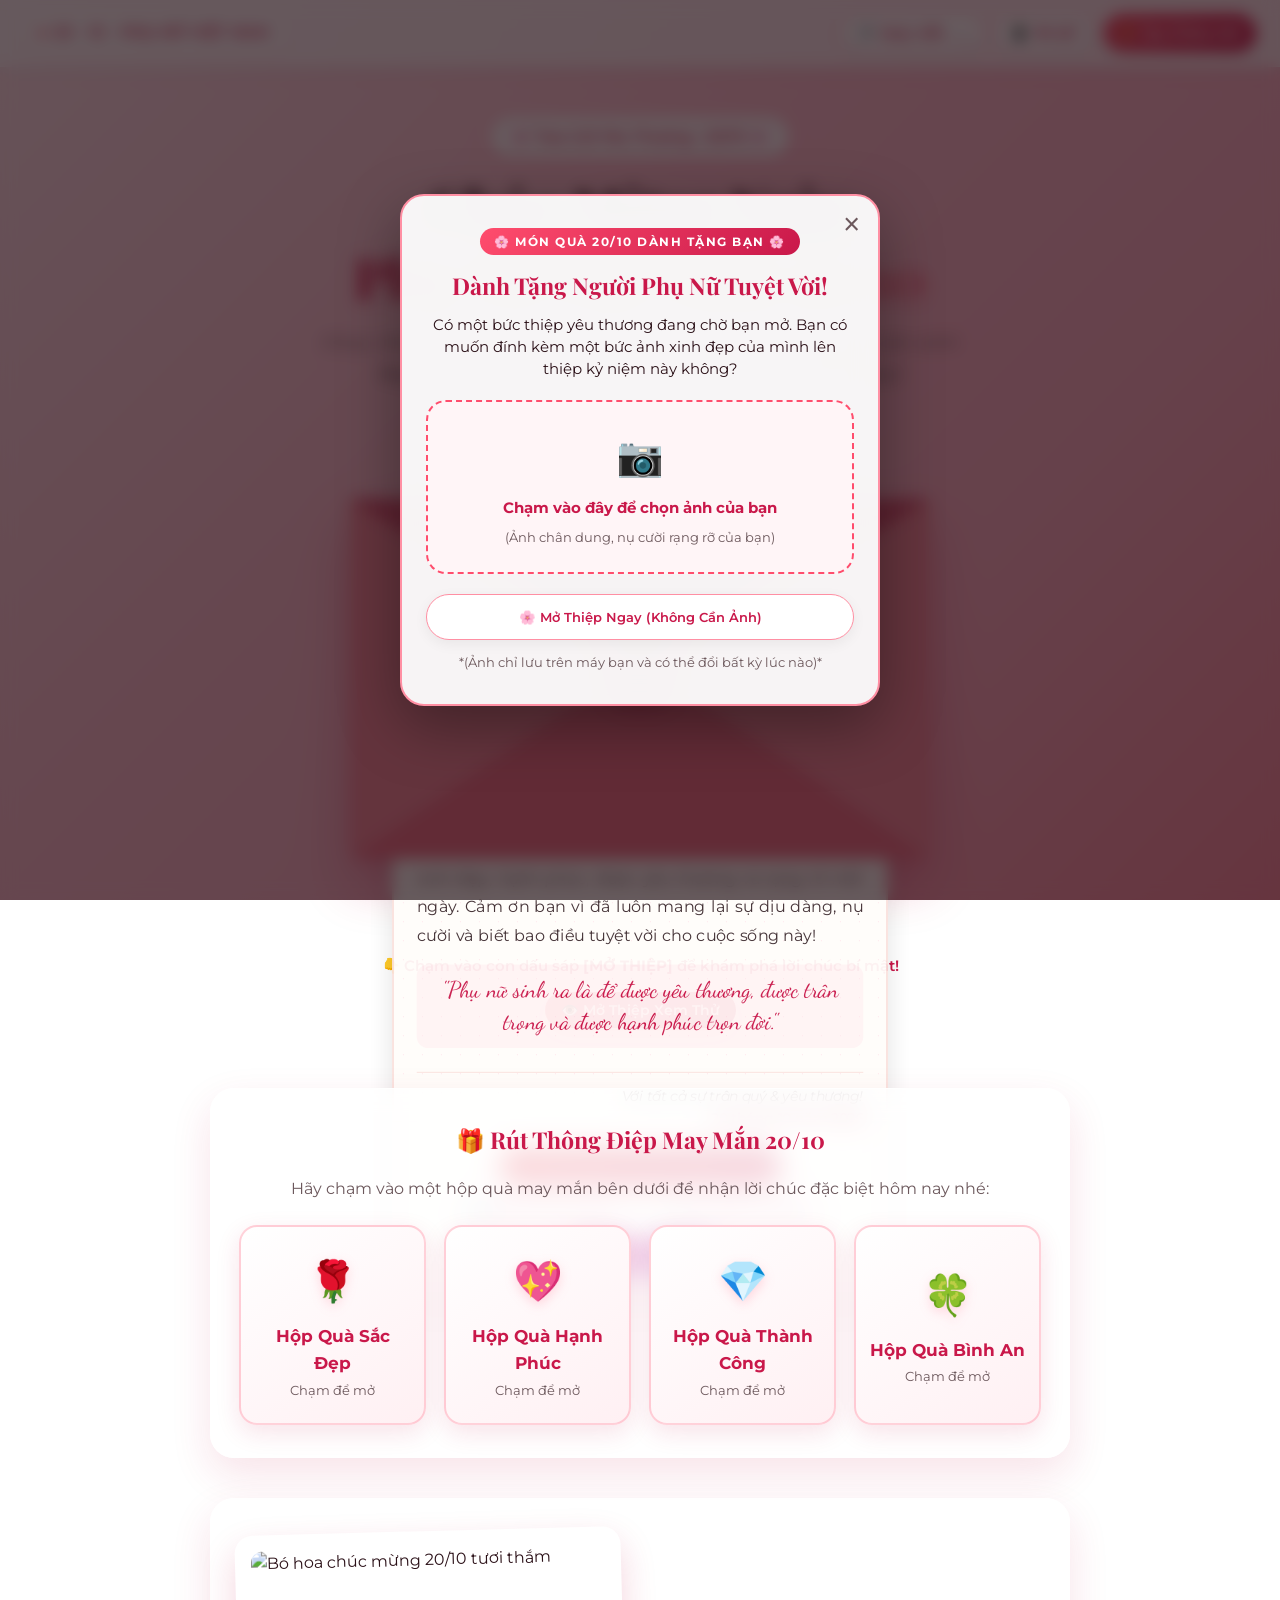
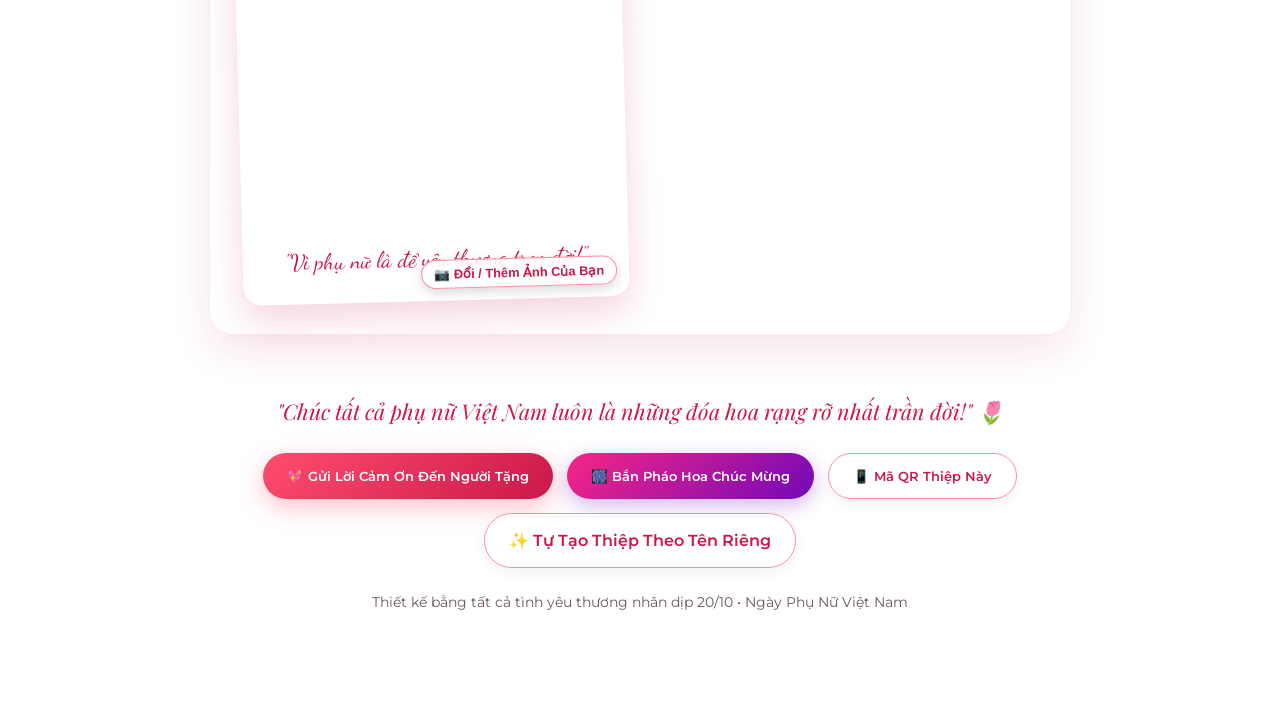
==== index.html @ cc4ff10e "Tach rieng trang tao thiep create.html va trang nhan thiep index.html" ====
<!DOCTYPE html>
<html lang="vi">
<head>
  <meta charset="UTF-8">
  <meta name="viewport" content="width=device-width, initial-scale=1.0">
  <title>💐 Chúc Mừng Ngày Phụ Nữ Việt Nam 20/10 | Trao Gửi Yêu Thương 💖</title>
  
  <!-- Open Graph / SEO cho Zalo, Facebook Messenger khi chia sẻ link -->
  <meta property="og:type" content="website">
  <meta property="og:title" content="💐 Chúc Mừng Ngày Phụ Nữ Việt Nam 20/10 💖">
  <meta property="og:description" content="Chúc những người phụ nữ thấy được tấm thiệp này luôn luôn xinh đẹp, hạnh phúc, được yêu thương và rạng rỡ mỗi ngày!">
  <meta property="og:image" content="https://images.unsplash.com/photo-1518895949257-7621c3c786d7?q=80&w=1200&auto=format&fit=crop">
  <meta name="theme-color" content="#ff5277">

  <!-- Google Fonts: Playfair Display, Montserrat & Dancing Script -->
  <link rel="preconnect" href="https://fonts.googleapis.com">
  <link rel="preconnect" href="https://fonts.gstatic.com" crossorigin>
  <link href="https://fonts.googleapis.com/css2?family=Dancing+Script:wght@600;700&family=Montserrat:wght@400;500;600;700&family=Playfair+Display:ital,wght@0,600;0,700;1,600&display=swap" rel="stylesheet">
  
  <!-- Cache-busting v=2.5 đảm bảo điện thoại tải phiên bản mới nhất -->
  <link rel="stylesheet" href="style.css?v=2.5">
</head>
<body>
  <!-- Hiệu ứng Canvas cánh hoa hồng & trái tim rơi -->
  <canvas id="petalCanvas" aria-hidden="true"></canvas>

  <!-- Modal 1: Chào Đón & Đính Kèm Ảnh Kỷ Niệm (Tùy Chọn) -->
  <div id="welcomePhotoModal" class="welcome-photo-modal hidden" role="dialog" aria-modal="true" aria-labelledby="welcomeTitle">
    <div class="welcome-photo-backdrop"></div>
    <div class="welcome-photo-card glass-panel">
      <button id="closeWelcomeModalBtn" class="modal-close-btn" aria-label="Đóng">&times;</button>
      <div class="welcome-badge">🌸 MÓN QUÀ 20/10 DÀNH TẶNG BẠN 🌸</div>
      <h3 class="welcome-title" id="welcomeTitle">Dành Tặng Người Phụ Nữ Tuyệt Vời!</h3>
      <p class="welcome-subtitle">
        Có một bức thiệp yêu thương đang chờ bạn mở. Bạn có muốn đính kèm một bức ảnh xinh đẹp của mình lên thiệp kỷ niệm này không?
      </p>

      <div class="photo-upload-slot" id="photoUploadSlot" tabindex="0">
        <div class="slot-idle" id="slotIdle">
          <span class="slot-camera-icon">📷</span>
          <span class="slot-text">Chạm vào đây để chọn ảnh của bạn</span>
          <span class="slot-subtext">(Ảnh chân dung, nụ cười rạng rỡ của bạn)</span>
        </div>
        <div class="slot-preview hidden" id="slotPreview">
          <img id="welcomePreviewImg" src="" alt="Ảnh bạn đã chọn">
          <span class="slot-change-hint">Chạm để đổi ảnh khác</span>
        </div>
        <input type="file" id="welcomePhotoFileInput" accept="image/*" class="sr-only">
      </div>

      <div class="welcome-actions">
        <button id="confirmWelcomePhotoBtn" class="btn btn-primary hidden">
          <span>✨ Dán Ảnh Này & Mở Thiệp</span>
        </button>
        <button id="skipWelcomePhotoBtn" class="btn btn-secondary">
          <span>🌸 Mở Thiệp Ngay (Không Cần Ảnh)</span>
        </button>
      </div>
      <p class="welcome-note">*(Ảnh chỉ lưu trên máy bạn và có thể đổi bất kỳ lúc nào)*</p>
    </div>
  </div>

  <!-- Modal 2: Popup Lấy Mã QR & Link Chia Sẻ (Ẩn trong popup, không làm rối thiệp) -->
  <div id="qrModal" class="qr-modal hidden" role="dialog" aria-modal="true" aria-labelledby="qrModalTitle">
    <div class="qr-modal-backdrop"></div>
    <div class="qr-modal-card glass-panel">
      <button id="closeQrModalBtn" class="modal-close-btn" aria-label="Đóng">&times;</button>
      <div class="qr-badge">📱 MÃ QR & LINK CHIA SẺ 20/10</div>
      <h3 class="qr-modal-title" id="qrModalTitle">Mã QR Thiệp Chúc Mừng 20/10</h3>
      <p class="qr-modal-desc" id="qrModalDesc">
        Dùng Camera điện thoại hoặc Zalo quét mã để mở ngay thiệp chúc mừng yêu thương:
      </p>
      
      <div class="qr-code-frame">
        <div id="qrCodeContainer" class="qr-code-box"></div>
        <div class="qr-target-tag" id="qrTargetTag">💐 Chúc Mừng 20/10 Phụ Nữ Việt Nam 💖</div>
      </div>

      <div class="qr-actions">
        <button id="downloadQrBtn" class="btn btn-primary btn-sm">
          <span>⬇️ Tải Ảnh Mã QR (PNG)</span>
        </button>
        <button id="copyQrLinkBtn" class="btn btn-secondary btn-sm">
          <span>📋 Sao Chép Link Web</span>
        </button>
        <button id="copyZaloMsgBtn" class="btn btn-secondary btn-sm">
          <span>💬 Copy Tin Nhắn Zalo</span>
        </button>
      </div>

      <div class="sender-name-group" style="margin-top: 12px; text-align: left;">
        <label for="senderNameInput" style="font-size: 0.8rem; font-weight: 700; color: var(--deep-rose); display: block; margin-bottom: 4px;">✍️ Ký tên bạn vào thiệp (Tùy chọn):</label>
        <input type="text" id="senderNameInput" placeholder="Ví dụ: Con trai, Anh, Tuấn Hùng, Nhóm bạn..." style="width: 100%; padding: 8px 12px; border-radius: 8px; border: 1.5px solid var(--soft-rose); font-size: 0.88rem; outline: none;">
      </div>

      <p class="qr-print-tip" style="margin-top: 10px;">
        💡 <em>Mẹo: Tải ảnh mã QR này để in thiệp, in sticker dán lên bó hoa tươi hoặc hộp quà tặng thật gửi cho người ấy nhé!</em>
      </p>
    </div>
  </div>

  <!-- Thanh điều khiển tiện ích trên cùng -->
  <header class="top-nav">
    <div class="brand-badge" id="brandBadge">
      <span class="pulse-dot"></span> <span id="brandBadgeText">20 · 10 · PHỤ NỮ VIỆT NAM</span>
    </div>
    <div class="nav-actions">
      <button id="musicToggle" class="icon-btn" title="Bật/Tắt nhạc nền du dương" aria-label="Bật/Tắt nhạc nền">
        <span class="music-icon" id="musicIcon">🎵</span>
        <span class="music-text" id="musicLabel">Nhạc Nền</span>
        <span class="music-waves paused" id="musicWaves" aria-hidden="true">
          <span></span><span></span><span></span>
        </span>
      </button>
      <button id="navShareBtn" class="icon-btn" title="Xem mã QR của thiệp này" aria-label="Xem mã QR của thiệp này">
        <span>📱</span> <span>Mã QR</span>
      </button>
      <a href="create.html" class="icon-btn share-btn" title="Trang tạo thiệp theo tên riêng">
        <span>✨</span> <span>Tạo Thiệp Mới</span>
      </a>
    </div>
  </header>

  <main class="main-wrapper">
    <!-- Hero Banner -->
    <section class="hero-section">
      <div class="hero-tag" id="heroTag">🌸 Trao Gửi Yêu Thương • 20/10 🌸</div>
      <h1 class="hero-title" id="heroTitle">
        Chúc Mừng Ngày <br>
        <span class="highlight-text">Phụ Nữ Việt Nam 20/10</span>
      </h1>
      <p class="hero-subtitle" id="heroSubtitle">
        Chúc những người phụ nữ thấy được tấm thiệp này luôn luôn xinh đẹp, hạnh phúc, được yêu thương và rạng rỡ mỗi ngày!
      </p>
    </section>

    <!-- Khu vực Phong Thư Tương Tác 3D (Focal Point của trang) -->
    <section class="envelope-section">
      <div class="envelope-container" id="envelopeContainer">
        <!-- Phong bì ngoài -->
        <div class="envelope" id="envelope">
          <div class="envelope-flap" id="envelopeFlap"></div>
          <div class="envelope-pocket"></div>
          
          <!-- Con dấu sáp niêm phong -->
          <div class="wax-seal" id="waxSeal" role="button" tabindex="0" title="Chạm vào để mở thiệp chúc mừng">
            <span class="seal-heart">🌹</span>
            <span class="seal-text">MỞ THIỆP</span>
          </div>

          <!-- Bức thư bên trong -->
          <article class="letter-paper" id="letterPaper">
            <!-- Con tem ảnh bưu chính kỷ niệm 20/10 -->
            <div class="letter-stamp" id="recipientStamp" title="Tem bưu chính kỷ niệm 20/10">
              <div class="stamp-perforation">
                <img id="stampImg" src="https://images.unsplash.com/photo-1518895949257-7621c3c786d7?q=80&w=200&auto=format&fit=crop" alt="Tem ảnh kỷ niệm">
              </div>
              <span class="stamp-postmark">20·10</span>
            </div>

            <div class="letter-decor top-decor">❖ ── ✦ ── ❖</div>
            
            <header class="letter-header">
              <span class="letter-badge">Gửi Người Phụ Nữ Tuyệt Vời Nhất 🌸</span>
              <h3 class="recipient-greeting" id="recipientGreeting">Gửi Những Người Phụ Nữ Thấy Được Tấm Thiệp Này ❤️</h3>
            </header>

            <div class="letter-body">
              <p id="wishContent" class="wish-text">
                Nhân ngày Phụ nữ Việt Nam 20/10, xin gửi ngàn lời chúc an lành, ngọt ngào và trân quý nhất tới bạn! Chúc những người phụ nữ thấy được tấm thiệp này luôn luôn xinh đẹp, hạnh phúc, được yêu thương và rạng rỡ mỗi ngày. Cảm ơn bạn vì đã luôn mang lại sự dịu dàng, nụ cười và biết bao điều tuyệt vời cho cuộc sống này!
              </p>
              <p class="quote-text" id="quoteContent">
                "Phụ nữ sinh ra là để được yêu thương, được trân trọng và được hạnh phúc trọn đời."
              </p>
            </div>

            <footer class="letter-footer">
              <div class="letter-signature">
                <span id="letterSignature">Với tất cả sự trân quý & yêu thương!</span>
                <span class="date-tag">20 tháng 10 năm 2026</span>
              </div>
            </footer>

            <!-- Nút hành động trong thiệp -->
            <div class="letter-actions">
              <button id="thankSenderBtn" class="btn btn-primary btn-sm thank-btn" title="Gửi lời cảm ơn chân thành đến người gửi">
                <span>💖 Gửi Lời Cảm Ơn</span>
              </button>
              <button id="randomWishBtn" class="btn btn-secondary btn-sm" title="Đổi một lời chúc ý nghĩa khác">
                🔄 Đổi Lời Chúc Khác
              </button>
              <button id="copyWishBtn" class="btn btn-secondary btn-sm" title="Sao chép nội dung lời chúc này">
                📋 Sao Chép Lời Chúc
              </button>
              <button id="fireworksBtn" class="btn btn-accent btn-sm" title="Bắn pháo hoa & hoa hồng rực rỡ">
                🎆 Bắn Pháo Hoa
              </button>
            </div>
          </article>
        </div>
      </div>

      <p class="envelope-hint" id="envelopeHint">👇 Chạm vào con dấu sáp <strong>[MỞ THIỆP]</strong> để khám phá lời chúc bí mật!</p>
      
      <div class="envelope-preview-action" style="margin-top: 14px; text-align: center;">
        <button id="toggleEnvelopeBtn" class="btn btn-primary btn-sm" title="Bấm để mở hoặc đóng phong bì xem trước">
          <span>👁️ Mở Thiệp Xem Thử</span>
        </button>
      </div>
    </section>

    <!-- Quẻ May Mắn & Thông Điệp 20/10 -->
    <section class="fortune-section glass-panel">
      <div class="fortune-header">
        <h2 class="section-title">🎁 Rút Thông Điệp May Mắn 20/10</h2>
        <p class="section-desc">Hãy chạm vào một hộp quà may mắn bên dưới để nhận lời chúc đặc biệt hôm nay nhé:</p>
      </div>

      <div class="fortune-grid">
        <div class="fortune-card" tabindex="0" data-fortune="Nhan sắc không tuổi: Chúc bạn luôn rạng rỡ, tự tin, nụ cười luôn tỏa sáng như đóa hồng ban mai!">
          <div class="card-inner">
            <div class="card-front">
              <span class="box-icon">🌹</span>
              <h4>Hộp Quà Sắc Đẹp</h4>
              <p>Chạm để mở</p>
            </div>
            <div class="card-back">
              <span class="result-icon">✨</span>
              <p class="result-text">Luôn rạng rỡ, trẻ trung và kiêu hãnh như một đóa hoa thơm!</p>
            </div>
          </div>
        </div>

        <div class="fortune-card" tabindex="0" data-fortune="Hạnh phúc đong đầy: Chúc bạn luôn được yêu thương chiều chuộng, mọi khoảnh khắc đều ngập tràn niềm vui!">
          <div class="card-inner">
            <div class="card-front">
              <span class="box-icon">💖</span>
              <h4>Hộp Quà Hạnh Phúc</h4>
              <p>Chạm để mở</p>
            </div>
            <div class="card-back">
              <span class="result-icon">🥰</span>
              <p class="result-text">Được trân trọng, được yêu thương và luôn an yên mỗi ngày!</p>
            </div>
          </div>
        </div>

        <div class="fortune-card" tabindex="0" data-fortune="Vạn sự như ý: Công việc hanh thông, tài lộc dồi dào, mọi ước nguyện đều sớm thành hiện thực rực rỡ!">
          <div class="card-inner">
            <div class="card-front">
              <span class="box-icon">💎</span>
              <h4>Hộp Quà Thành Công</h4>
              <p>Chạm để mở</p>
            </div>
            <div class="card-back">
              <span class="result-icon">🌟</span>
              <p class="result-text">Sự nghiệp thăng hoa, tự chủ tài chính và gặt hái ngàn thành công!</p>
            </div>
          </div>
        </div>

        <div class="fortune-card" tabindex="0" data-fortune="Bình an trọn vẹn: Mỗi sớm mai thức dậy là một ngày an lành, tràn đầy năng lượng tích cực và may mắn!">
          <div class="card-inner">
            <div class="card-front">
              <span class="box-icon">🍀</span>
              <h4>Hộp Quà Bình An</h4>
              <p>Chạm để mở</p>
            </div>
            <div class="card-back">
              <span class="result-icon">🕊️</span>
              <p class="result-text">Thân tâm an lạc, vạn điều may mắn gõ cửa mỗi ngày!</p>
            </div>
          </div>
        </div>
      </div>
    </section>

    <!-- Khung Ảnh Kỷ Niệm Tùy Chọn -->
    <section class="photo-frame-section glass-panel">
      <div class="frame-content">
        <div class="frame-wrapper">
          <div class="ornament-corner top-left"></div>
          <div class="ornament-corner top-right"></div>
          <div class="ornament-corner bottom-left"></div>
          <div class="ornament-corner bottom-right"></div>
          
          <img id="photoDisplay" src="https://images.unsplash.com/photo-1518895949257-7621c3c786d7?q=80&w=800&auto=format&fit=crop" alt="Bó hoa chúc mừng 20/10 tươi thắm">
          
          <button id="recipientChangePhotoBtn" class="btn-change-photo-badge" title="Đổi hoặc thêm ảnh của bạn">
            📷 Đổi / Thêm Ảnh Của Bạn
          </button>

          <div class="frame-caption">
            <p id="photoCaption">"Vì phụ nữ là để yêu thương trọn đời!"</p>
          </div>
        </div>
        <input type="file" id="imageUploadInput" accept="image/*" class="sr-only">
      </div>
    </section>

    <!-- Lời kết & Nút chia sẻ chân trang -->
    <footer class="page-footer">
      <p class="footer-blessing" id="footerBlessing">
        "Chúc tất cả phụ nữ Việt Nam luôn là những đóa hoa rạng rỡ nhất trần đời!" 🌷
      </p>

      <div class="footer-buttons">
        <button id="footerThankBtn" class="btn btn-primary">
          <span>💖 Gửi Lời Cảm Ơn Đến Người Tặng</span>
        </button>
        <button id="footerFireworksBtn" class="btn btn-accent">
          <span>🎆 Bắn Pháo Hoa Chúc Mừng</span>
        </button>
        <button id="footerShareBtn" class="btn btn-secondary">
          <span>📱 Mã QR Thiệp Này</span>
        </button>
        <a href="create.html" class="btn btn-secondary">
          <span>✨ Tự Tạo Thiệp Theo Tên Riêng</span>
        </a>
      </div>

      <p class="copyright">
        Thiết kế bằng tất cả tình yêu thương nhân dịp 20/10 • Ngày Phụ Nữ Việt Nam
      </p>
    </footer>
  </main>

  <!-- Toast Notification Thông Báo Đã Copy -->
  <div id="toast" class="toast" role="alert" aria-live="polite">
    <span class="toast-icon" id="toastIcon">🎉</span>
    <span class="toast-msg" id="toastMsg">Đã sao chép thành công!</span>
  </div>

  <!-- Thư viện tạo mã QR offline 100% -->
  <script src="qrcode.min.js"></script>
  <!-- Cache-busting v=2.5 -->
  <script src="script.js?v=2.5"></script>
</body>
</html>
---- style.css ----
/* ==========================================================================
   20/10 GREETING WEBSITE - MODERN STYLESHEET
   Aesthetic: Romantic Rose Gold, Glassmorphism, Elegant Typography & Micro-animations
   ========================================================================== */

:root {
  --primary-pink: #ff4d6d;
  --primary-hover: #ff2a54;
  --deep-rose: #c9184a;
  --soft-rose: #ff8fa3;
  --light-blush: #fff0f3;
  --accent-gold: #ffb703;
  --gold-glow: rgba(255, 183, 3, 0.4);
  --dark-text: #2b1118;
  --muted-text: #6c585c;
  --glass-bg: rgba(255, 255, 255, 0.78);
  --glass-border: rgba(255, 255, 255, 0.85);
  --glass-shadow: 0 16px 40px rgba(201, 24, 74, 0.12);
  --card-radius: 24px;
  --transition-smooth: all 0.35s cubic-bezier(0.25, 0.8, 0.25, 1);
  --font-main: 'Montserrat', -apple-system, BlinkMacSystemFont, sans-serif;
  --font-serif: 'Playfair Display', Georgia, serif;
  --font-script: 'Dancing Script', cursive;
}

/* Reset & Box Sizing */
*, *::before, *::after {
  box-sizing: border-box;
  margin: 0;
  padding: 0;
}

body {
  font-family: var(--font-main);
  background: linear-gradient(135deg, #ffe5ec 0%, #ffc2d1 40%, #ffb3c6 70%, #ff8fa3 100%);
  background-attachment: fixed;
  color: var(--dark-text);
  line-height: 1.6;
  min-height: 100vh;
  position: relative;
  overflow-x: hidden;
  -webkit-font-smoothing: antialiased;
}

/* Background Canvas for Falling Petals & Hearts */
#petalCanvas {
  position: fixed;
  top: 0;
  left: 0;
  width: 100vw;
  height: 100vh;
  pointer-events: none;
  z-index: 1;
}

/* Top Navigation Bar */
.top-nav {
  position: sticky;
  top: 0;
  z-index: 100;
  display: flex;
  justify-content: space-between;
  align-items: center;
  padding: 14px 24px;
  background: rgba(255, 255, 255, 0.65);
  backdrop-filter: blur(12px);
  -webkit-backdrop-filter: blur(12px);
  border-bottom: 1px solid rgba(255, 255, 255, 0.5);
  box-shadow: 0 4px 20px rgba(0, 0, 0, 0.04);
}

.brand-badge {
  display: inline-flex;
  align-items: center;
  gap: 8px;
  font-size: 0.85rem;
  font-weight: 700;
  letter-spacing: 1px;
  color: var(--deep-rose);
  background: rgba(255, 255, 255, 0.85);
  padding: 6px 14px;
  border-radius: 999px;
  box-shadow: 0 2px 10px rgba(255, 77, 109, 0.15);
}

.pulse-dot {
  width: 8px;
  height: 8px;
  background: var(--primary-pink);
  border-radius: 50%;
  box-shadow: 0 0 0 0 rgba(255, 77, 109, 0.7);
  animation: pulse 1.8s infinite;
}

@keyframes pulse {
  0% { transform: scale(0.95); box-shadow: 0 0 0 0 rgba(255, 77, 109, 0.7); }
  70% { transform: scale(1); box-shadow: 0 0 0 10px rgba(255, 77, 109, 0); }
  100% { transform: scale(0.95); box-shadow: 0 0 0 0 rgba(255, 77, 109, 0); }
}

.nav-actions {
  display: flex;
  gap: 12px;
}

.icon-btn {
  display: inline-flex;
  align-items: center;
  gap: 6px;
  background: white;
  border: 1px solid var(--soft-rose);
  color: var(--deep-rose);
  font-size: 0.85rem;
  font-weight: 600;
  padding: 8px 14px;
  border-radius: 999px;
  cursor: pointer;
  transition: var(--transition-smooth);
  box-shadow: 0 2px 8px rgba(0,0,0,0.05);
}

.icon-btn:hover {
  background: var(--light-blush);
  transform: translateY(-2px);
  box-shadow: 0 6px 16px rgba(255, 77, 109, 0.2);
}

.share-btn {
  background: linear-gradient(135deg, var(--primary-pink), var(--deep-rose));
  color: white;
  border: none;
}
.share-btn:hover {
  background: linear-gradient(135deg, var(--primary-hover), #a01038);
  color: white;
}

/* Sound Wave Animation */
.music-waves {
  display: inline-flex;
  align-items: flex-end;
  gap: 2px;
  height: 14px;
  margin-left: 4px;
}
.music-waves span {
  width: 3px;
  height: 100%;
  background: var(--deep-rose);
  border-radius: 2px;
  animation: wave 1.2s ease-in-out infinite alternate;
}
.music-waves span:nth-child(2) { animation-delay: 0.3s; }
.music-waves span:nth-child(3) { animation-delay: 0.6s; }
.music-waves.paused span {
  animation: none;
  height: 3px;
}

@keyframes wave {
  0% { height: 3px; }
  100% { height: 14px; }
}

/* Main Container */
.main-wrapper {
  position: relative;
  z-index: 10;
  max-width: 900px;
  margin: 0 auto;
  padding: 30px 20px 80px;
  display: flex;
  flex-direction: column;
  gap: 40px;
}

/* Glassmorphism Panel Common Style */
.glass-panel {
  background: var(--glass-bg);
  backdrop-filter: blur(14px);
  -webkit-backdrop-filter: blur(14px);
  border: 1px solid var(--glass-border);
  border-radius: var(--card-radius);
  padding: 32px 28px;
  box-shadow: var(--glass-shadow);
  transition: var(--transition-smooth);
}

.glass-panel:hover {
  box-shadow: 0 20px 50px rgba(201, 24, 74, 0.18);
}

/* Hero Section */
.hero-section {
  text-align: center;
  padding: 20px 10px 10px;
}

.hero-tag {
  display: inline-block;
  font-size: 0.95rem;
  font-weight: 600;
  color: var(--deep-rose);
  background: rgba(255, 255, 255, 0.9);
  padding: 8px 20px;
  border-radius: 999px;
  margin-bottom: 18px;
  box-shadow: 0 4px 15px rgba(255, 77, 109, 0.15);
  animation: floatTag 3s ease-in-out infinite;
}

@keyframes floatTag {
  0%, 100% { transform: translateY(0); }
  50% { transform: translateY(-5px); }
}

.hero-title {
  font-family: var(--font-serif);
  font-size: clamp(2rem, 5vw, 3.4rem);
  font-weight: 700;
  color: var(--dark-text);
  line-height: 1.25;
  margin-bottom: 16px;
}

.highlight-text {
  background: linear-gradient(135deg, #c9184a 0%, #ff4d6d 50%, #ff758f 100%);
  -webkit-background-clip: text;
  -webkit-text-fill-color: transparent;
  display: inline-block;
  text-shadow: 0 2px 20px rgba(255, 77, 109, 0.2);
}

.hero-subtitle {
  font-size: clamp(1rem, 2.5vw, 1.2rem);
  color: var(--muted-text);
  max-width: 650px;
  margin: 0 auto;
}

/* Section Title */
.section-title {
  font-family: var(--font-serif);
  font-size: 1.45rem;
  color: var(--deep-rose);
  margin-bottom: 18px;
  text-align: center;
}

/* Customizer Card (Role & Name input) */
.role-selector {
  display: flex;
  flex-wrap: wrap;
  justify-content: center;
  gap: 10px;
  margin-bottom: 24px;
}

.role-chip {
  background: white;
  border: 1.5px solid rgba(255, 77, 109, 0.25);
  color: var(--dark-text);
  padding: 10px 18px;
  border-radius: 999px;
  font-size: 0.92rem;
  font-weight: 600;
  cursor: pointer;
  transition: var(--transition-smooth);
}

.role-chip:hover {
  border-color: var(--primary-pink);
  background: var(--light-blush);
  transform: translateY(-2px);
}

.role-chip.active {
  background: linear-gradient(135deg, var(--primary-pink), var(--deep-rose));
  color: white;
  border-color: transparent;
  box-shadow: 0 6px 18px rgba(255, 77, 109, 0.35);
  transform: scale(1.04);
}

.recipient-input-group {
  display: flex;
  gap: 12px;
  max-width: 580px;
  margin: 0 auto;
}

.input-wrapper {
  flex: 1;
}

.input-wrapper input {
  width: 100%;
  padding: 14px 20px;
  border-radius: 999px;
  border: 2px solid rgba(255, 143, 163, 0.5);
  background: rgba(255, 255, 255, 0.95);
  font-size: 1rem;
  font-family: inherit;
  color: var(--dark-text);
  outline: none;
  transition: var(--transition-smooth);
}

.input-wrapper input:focus {
  border-color: var(--primary-pink);
  background: #ffffff;
  box-shadow: 0 0 0 4px rgba(255, 77, 109, 0.2);
}

/* Buttons */
.btn {
  display: inline-flex;
  align-items: center;
  justify-content: center;
  gap: 8px;
  font-family: inherit;
  font-weight: 600;
  border-radius: 999px;
  padding: 14px 24px;
  cursor: pointer;
  border: none;
  transition: var(--transition-smooth);
  text-decoration: none;
}

.btn-primary {
  background: linear-gradient(135deg, var(--primary-pink) 0%, var(--deep-rose) 100%);
  color: white;
  box-shadow: 0 8px 24px rgba(255, 77, 109, 0.35);
}

.btn-primary:hover {
  background: linear-gradient(135deg, var(--primary-hover) 0%, #a01038 100%);
  transform: translateY(-3px);
  box-shadow: 0 12px 28px rgba(255, 77, 109, 0.45);
}

.btn-secondary {
  background: white;
  color: var(--deep-rose);
  border: 1.5px solid var(--soft-rose);
  box-shadow: 0 4px 14px rgba(0,0,0,0.06);
}

.btn-secondary:hover {
  background: var(--light-blush);
  border-color: var(--primary-pink);
  transform: translateY(-2px);
}

.btn-accent {
  background: linear-gradient(135deg, #f72585, #7209b7);
  color: white;
  box-shadow: 0 6px 20px rgba(114, 9, 183, 0.3);
}

.btn-accent:hover {
  transform: translateY(-2px);
  box-shadow: 0 10px 25px rgba(114, 9, 183, 0.45);
}

.btn-sm {
  padding: 9px 16px;
  font-size: 0.88rem;
}

.btn-text {
  background: transparent;
  border: none;
  color: var(--deep-rose);
  font-weight: 700;
  cursor: pointer;
  text-decoration: underline;
  padding: 4px 8px;
  font-size: 0.9rem;
}

.share-notice {
  margin-top: 18px;
  text-align: center;
  background: #fff5f7;
  border: 1px dashed var(--soft-rose);
  padding: 10px 16px;
  border-radius: 12px;
  font-size: 0.95rem;
  color: var(--deep-rose);
  display: flex;
  align-items: center;
  justify-content: center;
  gap: 12px;
  flex-wrap: wrap;
}

.hidden {
  display: none !important;
}

/* ==========================================================================
   INTERACTIVE ENVELOPE (PHONG BÌ MỞ THIỆP)
   ========================================================================== */
.envelope-section {
  display: flex;
  flex-direction: column;
  align-items: center;
  margin: 20px 0;
}

.envelope-container {
  width: 100%;
  max-width: 620px;
  min-height: 480px;
  position: relative;
  display: flex;
  justify-content: center;
  perspective: 1200px;
}

.envelope {
  position: relative;
  width: 100%;
  max-width: 580px;
  height: 360px;
  background: #f7a5b5;
  border-radius: 12px;
  box-shadow: 0 25px 50px rgba(193, 18, 65, 0.28);
  transition: height 0.8s cubic-bezier(0.4, 0, 0.2, 1);
  overflow: visible;
  margin-top: 40px;
}

/* Nắp phong bì (Flap) */
.envelope-flap {
  position: absolute;
  top: 0;
  left: 0;
  width: 0;
  height: 0;
  border-left: 290px solid transparent;
  border-right: 290px solid transparent;
  border-top: 180px solid #e05777;
  transform-origin: top;
  transition: transform 0.6s ease-in-out, z-index 0.3s;
  z-index: 5;
}

/* Túi phong bì phía trước */
.envelope-pocket {
  position: absolute;
  bottom: 0;
  left: 0;
  width: 0;
  height: 0;
  border-left: 290px solid #f88c9e;
  border-right: 290px solid #f88c9e;
  border-bottom: 200px solid #f2738a;
  border-top: 160px solid transparent;
  border-radius: 0 0 12px 12px;
  z-index: 3;
}

/* Con dấu sáp (Wax Seal) */
.wax-seal {
  position: absolute;
  top: 150px;
  left: 50%;
  transform: translate(-50%, -50%);
  width: 90px;
  height: 90px;
  background: radial-gradient(circle, #ff2a54, #b5173f);
  border: 4px solid #ff758f;
  border-radius: 50%;
  display: flex;
  flex-direction: column;
  align-items: center;
  justify-content: center;
  color: white;
  cursor: pointer;
  z-index: 10;
  box-shadow: 0 8px 24px rgba(181, 23, 63, 0.6), inset 0 2px 6px rgba(255, 255, 255, 0.5);
  transition: var(--transition-smooth);
  animation: sealGlow 2.5s infinite;
}

@keyframes sealGlow {
  0%, 100% { box-shadow: 0 8px 24px rgba(181, 23, 63, 0.6), 0 0 15px rgba(255, 183, 3, 0.5); }
  50% { box-shadow: 0 12px 30px rgba(181, 23, 63, 0.9), 0 0 28px rgba(255, 183, 3, 0.85); }
}

.wax-seal:hover {
  transform: translate(-50%, -50%) scale(1.1);
}

.seal-heart {
  font-size: 1.8rem;
  line-height: 1;
}

.seal-text {
  font-size: 0.68rem;
  font-weight: 800;
  letter-spacing: 1px;
  margin-top: 3px;
}

/* Tờ thư bên trong (Letter Paper) */
.letter-paper {
  position: absolute;
  top: 30px;
  left: 5%;
  width: 90%;
  min-height: 380px;
  background: #fffdfa;
  border: 2px solid #fae1dd;
  border-radius: 16px;
  padding: 30px 24px;
  box-shadow: 0 10px 30px rgba(0, 0, 0, 0.12);
  z-index: 2;
  transition: transform 0.8s cubic-bezier(0.34, 1.56, 0.64, 1), z-index 0.4s, opacity 0.5s;
  opacity: 0.95;
  transform: translateY(20px) scale(0.95);
  background-image: radial-gradient(#ffe5ec 1px, transparent 1px);
  background-size: 20px 20px;
}

.letter-decor {
  text-align: center;
  color: var(--soft-rose);
  letter-spacing: 4px;
  font-size: 0.9rem;
  margin-bottom: 8px;
}

.letter-header {
  text-align: center;
  margin-bottom: 20px;
  border-bottom: 1.5px dashed #fcd5ce;
  padding-bottom: 15px;
}

.letter-badge {
  display: inline-block;
  font-size: 0.8rem;
  font-weight: 600;
  text-transform: uppercase;
  letter-spacing: 1.5px;
  color: var(--deep-rose);
  background: #ffe5ec;
  padding: 4px 12px;
  border-radius: 999px;
  margin-bottom: 8px;
}

.recipient-greeting {
  font-family: var(--font-serif);
  font-size: 1.65rem;
  color: var(--deep-rose);
  font-weight: 700;
}

.letter-body {
  font-size: 1.05rem;
  line-height: 1.8;
  color: #3d2b2f;
  margin-bottom: 25px;
}

.wish-text {
  font-family: var(--font-main);
  margin-bottom: 16px;
  text-align: justify;
}

.quote-text {
  font-family: var(--font-script);
  font-size: 1.5rem;
  color: var(--deep-rose);
  text-align: center;
  line-height: 1.4;
  margin-top: 15px;
  padding: 10px 14px;
  background: rgba(255, 229, 236, 0.4);
  border-radius: 12px;
}

.letter-footer {
  display: flex;
  justify-content: flex-end;
  border-top: 1px solid #fae1dd;
  padding-top: 14px;
  margin-bottom: 20px;
}

.letter-signature {
  text-align: right;
  font-size: 0.9rem;
  color: var(--muted-text);
  font-style: italic;
  display: flex;
  flex-direction: column;
}

.date-tag {
  font-weight: 600;
  color: var(--deep-rose);
  font-style: normal;
}

.letter-actions {
  display: flex;
  flex-wrap: wrap;
  gap: 10px;
  justify-content: center;
}

/* Envelope OPEN STATE */
.envelope.is-open {
  height: auto;
  min-height: 520px;
  background: transparent;
  box-shadow: none;
}

.envelope.is-open .envelope-flap {
  transform: rotateX(180deg);
  z-index: 1;
}

.envelope.is-open .envelope-pocket {
  opacity: 0.2;
  transition: opacity 0.5s;
}

.envelope.is-open .wax-seal {
  transform: translate(-50%, -50%) scale(0);
  opacity: 0;
  pointer-events: none;
}

.envelope.is-open .letter-paper {
  position: relative;
  top: 0;
  left: 0;
  width: 100%;
  transform: translateY(0) scale(1);
  z-index: 10;
  opacity: 1;
  box-shadow: 0 20px 50px rgba(201, 24, 74, 0.2);
}

.envelope-hint {
  margin-top: 16px;
  font-size: 0.92rem;
  color: var(--deep-rose);
  font-weight: 600;
  text-align: center;
  animation: bounceHint 2s infinite;
}

@keyframes bounceHint {
  0%, 100% { transform: translateY(0); }
  50% { transform: translateY(4px); }
}

/* ==========================================================================
   FORTUNE CARDS (RÚT THÔNG ĐIỆP MAY MẮN 20/10)
   ========================================================================== */
.fortune-header {
  text-align: center;
  margin-bottom: 24px;
}

.section-desc {
  font-size: 0.98rem;
  color: var(--muted-text);
}

.fortune-grid {
  display: grid;
  grid-template-columns: repeat(auto-fit, minmax(180px, 1fr));
  gap: 18px;
}

.fortune-card {
  height: 200px;
  perspective: 1000px;
  cursor: pointer;
}

.card-inner {
  position: relative;
  width: 100%;
  height: 100%;
  text-align: center;
  transition: transform 0.7s cubic-bezier(0.4, 0, 0.2, 1);
  transform-style: preserve-3d;
  border-radius: 18px;
  box-shadow: 0 8px 24px rgba(201, 24, 74, 0.12);
}

.fortune-card.flipped .card-inner,
.fortune-card:hover .card-inner {
  transform: rotateY(180deg);
}

.card-front, .card-back {
  position: absolute;
  width: 100%;
  height: 100%;
  -webkit-backface-visibility: hidden;
  backface-visibility: hidden;
  border-radius: 18px;
  padding: 20px 14px;
  display: flex;
  flex-direction: column;
  justify-content: center;
  align-items: center;
}

.card-front {
  background: linear-gradient(145deg, #ffffff, #fff0f3);
  border: 2px solid rgba(255, 143, 163, 0.4);
}

.card-front .box-icon {
  font-size: 2.5rem;
  margin-bottom: 10px;
  filter: drop-shadow(0 4px 6px rgba(255, 77, 109, 0.2));
}

.card-front h4 {
  font-size: 1.05rem;
  color: var(--deep-rose);
  margin-bottom: 4px;
}

.card-front p {
  font-size: 0.8rem;
  color: var(--muted-text);
}

.card-back {
  background: linear-gradient(135deg, var(--deep-rose), var(--primary-pink));
  color: white;
  transform: rotateY(180deg);
  border: 2px solid white;
}

.card-back .result-icon {
  font-size: 2rem;
  margin-bottom: 8px;
}

.card-back .result-text {
  font-size: 0.88rem;
  line-height: 1.4;
  font-weight: 600;
}

/* ==========================================================================
   PHOTO FRAME SECTION
   ========================================================================== */
.frame-content {
  display: grid;
  grid-template-columns: 1fr 1fr;
  gap: 30px;
  align-items: center;
}

.frame-wrapper {
  position: relative;
  background: white;
  padding: 16px 16px 24px;
  border-radius: 18px;
  box-shadow: 0 15px 35px rgba(201, 24, 74, 0.18);
  transform: rotate(-1.5deg);
  transition: var(--transition-smooth);
}

.frame-wrapper:hover {
  transform: rotate(0deg) scale(1.02);
}

.frame-wrapper img {
  width: 100%;
  height: 280px;
  object-fit: cover;
  border-radius: 12px;
  display: block;
}

.frame-caption {
  margin-top: 14px;
  text-align: center;
  font-family: var(--font-script);
  font-size: 1.4rem;
  color: var(--deep-rose);
}

.frame-controls h3 {
  font-family: var(--font-serif);
  font-size: 1.35rem;
  color: var(--deep-rose);
  margin-bottom: 12px;
}

.frame-controls p {
  font-size: 0.95rem;
  color: var(--muted-text);
  margin-bottom: 18px;
}

.upload-label {
  display: inline-flex;
  cursor: pointer;
  margin-right: 12px;
  margin-bottom: 10px;
}

/* Page Footer */
.page-footer {
  text-align: center;
  padding: 20px 10px;
}

.footer-blessing {
  font-family: var(--font-serif);
  font-size: 1.35rem;
  font-style: italic;
  color: var(--deep-rose);
  margin-bottom: 24px;
}

.footer-buttons {
  display: flex;
  flex-wrap: wrap;
  gap: 14px;
  justify-content: center;
  margin-bottom: 24px;
}

.copyright {
  font-size: 0.85rem;
  color: var(--muted-text);
}

/* Toast Message */
.toast {
  position: fixed;
  bottom: 30px;
  left: 50%;
  transform: translateX(-50%) translateY(100px);
  background: rgba(30, 10, 18, 0.92);
  color: white;
  padding: 14px 28px;
  border-radius: 999px;
  font-size: 0.95rem;
  font-weight: 600;
  display: flex;
  align-items: center;
  gap: 10px;
  box-shadow: 0 10px 30px rgba(0, 0, 0, 0.25);
  z-index: 1000;
  opacity: 0;
  pointer-events: none;
  transition: transform 0.4s cubic-bezier(0.175, 0.885, 0.32, 1.275), opacity 0.4s;
}

.toast.show {
  transform: translateX(-50%) translateY(0);
  opacity: 1;
}

/* Screen Reader Utility */
.sr-only {
  position: absolute;
  width: 1px;
  height: 1px;
  padding: 0;
  margin: -1px;
  overflow: hidden;
  clip: rect(0, 0, 0, 0);
  border: 0;
}

/* ==========================================================================
   SHARE & QR HUB (CHIA SẺ & MÃ QR 100% OFFLINE)
   ========================================================================== */
.share-hub-section {
  position: relative;
  overflow: hidden;
  border: 2px solid rgba(255, 143, 163, 0.45);
  background: rgba(255, 255, 255, 0.9);
}

.share-hub-header {
  text-align: center;
  margin-bottom: 24px;
}

.share-hub-badge {
  display: inline-block;
  font-size: 0.75rem;
  font-weight: 700;
  letter-spacing: 1.5px;
  color: white;
  background: linear-gradient(135deg, var(--primary-pink), var(--deep-rose));
  padding: 4px 14px;
  border-radius: 999px;
  margin-bottom: 10px;
  box-shadow: 0 2px 8px rgba(255, 77, 109, 0.3);
}

.share-hub-desc {
  font-size: 0.95rem;
  color: var(--muted-text);
  max-width: 680px;
  margin: 0 auto;
}

.share-hub-grid {
  display: flex;
  gap: 24px;
  align-items: stretch;
}

.share-left-col {
  flex: 1.4;
  display: flex;
  flex-direction: column;
  gap: 16px;
}

.share-label {
  display: block;
  font-weight: 600;
  font-size: 0.9rem;
  color: var(--deep-rose);
  margin-bottom: 6px;
}

.sender-input-box input {
  width: 100%;
  padding: 10px 16px;
  border-radius: 10px;
  border: 1.5px solid var(--soft-rose);
  background: white;
  font-size: 0.92rem;
  font-family: inherit;
  color: var(--dark-text);
  outline: none;
  transition: var(--transition-smooth);
}

.sender-input-box input:focus {
  border-color: var(--primary-pink);
  box-shadow: 0 0 0 3px rgba(255, 77, 109, 0.2);
}

.share-input-row {
  display: flex;
  gap: 8px;
}

.share-url-input {
  flex: 1;
  padding: 10px 14px;
  border-radius: 10px;
  border: 1.5px solid var(--soft-rose);
  background: white;
  font-size: 0.88rem;
  color: var(--dark-text);
  font-family: monospace;
}

.zalo-preview-box {
  background: white;
  border: 1.5px solid rgba(255, 143, 163, 0.4);
  border-radius: 14px;
  padding: 14px;
}

.zalo-box-header {
  display: flex;
  justify-content: space-between;
  align-items: center;
  margin-bottom: 8px;
  font-size: 0.85rem;
  font-weight: 600;
  color: var(--muted-text);
}

.zalo-box-content {
  font-size: 0.86rem;
  color: #2b1118;
  white-space: pre-line;
  line-height: 1.6;
  background: #f7f9fa;
  padding: 12px;
  border-radius: 10px;
  border: 1px solid #e1e8ed;
}

.share-right-col {
  flex: 1;
  display: flex;
  justify-content: center;
  align-items: center;
}

.qr-showcase-card {
  background: white;
  border: 1.5px solid var(--soft-rose);
  border-radius: 18px;
  padding: 20px 16px;
  text-align: center;
  box-shadow: 0 6px 20px rgba(255, 77, 109, 0.15);
  display: flex;
  flex-direction: column;
  align-items: center;
  gap: 10px;
  width: 100%;
  max-width: 280px;
}

.share-qr-box {
  width: 150px;
  height: 150px;
  display: flex;
  align-items: center;
  justify-content: center;
  background: white;
  border-radius: 10px;
}

.share-qr-box canvas,
.share-qr-box img {
  width: 100% !important;
  height: 100% !important;
}

.qr-showcase-tag {
  font-size: 0.8rem;
  font-weight: 700;
  color: var(--deep-rose);
  background: var(--light-blush);
  padding: 4px 12px;
  border-radius: 999px;
}

.qr-showcase-actions {
  display: flex;
  gap: 8px;
  width: 100%;
  justify-content: center;
}

.qr-tip-text {
  font-size: 0.78rem;
  color: var(--muted-text);
  line-height: 1.4;
  margin-top: 4px;
}


/* ==========================================================================
   LIVE QR CODE, WELCOME PHOTO MODAL & POSTAGE STAMP
   ========================================================================== */

/* Result Flex Wrapper in Tab 2 */
.result-flex-wrapper {
  display: flex;
  gap: 20px;
  align-items: flex-start;
  margin-bottom: 16px;
}

.result-left-col {
  flex: 1;
}

.result-qr-col {
  display: flex;
  flex-direction: column;
  align-items: center;
}

.builder-qr-card {
  background: white;
  border: 1.5px solid var(--soft-rose);
  border-radius: 14px;
  padding: 12px;
  text-align: center;
  box-shadow: 0 4px 14px rgba(255, 77, 109, 0.15);
  display: flex;
  flex-direction: column;
  align-items: center;
  gap: 6px;
}

.builder-qr-box {
  width: 130px;
  height: 130px;
  display: flex;
  align-items: center;
  justify-content: center;
  background: white;
}

.builder-qr-box canvas,
.builder-qr-box img {
  width: 100% !important;
  height: 100% !important;
}

.builder-qr-caption {
  font-size: 0.76rem;
  color: var(--muted-text);
  font-weight: 600;
}

.builder-qr-btns {
  display: flex;
  gap: 6px;
}

/* Modals General Backdrop */
.welcome-photo-modal,
.qr-modal {
  position: fixed;
  top: 0;
  left: 0;
  width: 100vw;
  height: 100vh;
  z-index: 1000;
  display: flex;
  align-items: center;
  justify-content: center;
  padding: 20px;
}

.welcome-photo-backdrop,
.qr-modal-backdrop {
  position: absolute;
  top: 0;
  left: 0;
  width: 100%;
  height: 100%;
  background: rgba(20, 5, 10, 0.65);
  backdrop-filter: blur(8px);
  -webkit-backdrop-filter: blur(8px);
}

.welcome-photo-card,
.qr-modal-card {
  position: relative;
  z-index: 10;
  max-width: 480px;
  width: 100%;
  text-align: center;
  background: rgba(255, 255, 255, 0.95);
  border: 2px solid var(--soft-rose);
  border-radius: 24px;
  padding: 32px 24px;
  box-shadow: 0 20px 60px rgba(0, 0, 0, 0.35);
  animation: modalPopIn 0.35s cubic-bezier(0.175, 0.885, 0.32, 1.275);
}

@keyframes modalPopIn {
  from { opacity: 0; transform: scale(0.85); }
  to { opacity: 1; transform: scale(1); }
}

.modal-close-btn {
  position: absolute;
  top: 14px;
  right: 18px;
  font-size: 1.8rem;
  line-height: 1;
  background: none;
  border: none;
  color: var(--muted-text);
  cursor: pointer;
  transition: var(--transition-smooth);
}

.modal-close-btn:hover {
  color: var(--deep-rose);
  transform: scale(1.15);
}

.welcome-badge,
.qr-badge {
  display: inline-block;
  font-size: 0.75rem;
  font-weight: 700;
  letter-spacing: 1.5px;
  color: white;
  background: linear-gradient(135deg, var(--primary-pink), var(--deep-rose));
  padding: 4px 14px;
  border-radius: 999px;
  margin-bottom: 12px;
}

.welcome-title,
.qr-modal-title {
  font-family: var(--font-serif);
  font-size: 1.45rem;
  color: var(--deep-rose);
  margin-bottom: 10px;
}

.welcome-subtitle,
.qr-modal-desc {
  font-size: 0.92rem;
  color: var(--dark-text);
  margin-bottom: 20px;
  line-height: 1.5;
}

/* Photo Upload Slot in Modal */
.photo-upload-slot {
  background: #fff5f7;
  border: 2px dashed var(--primary-pink);
  border-radius: 20px;
  padding: 24px 16px;
  cursor: pointer;
  transition: var(--transition-smooth);
  margin-bottom: 20px;
}

.photo-upload-slot:hover {
  background: #ffe8ee;
  transform: translateY(-2px);
  box-shadow: 0 8px 20px rgba(255, 77, 109, 0.2);
}

.slot-idle {
  display: flex;
  flex-direction: column;
  align-items: center;
  gap: 8px;
}

.slot-camera-icon {
  font-size: 2.4rem;
  animation: pulseCamera 2s infinite;
}

@keyframes pulseCamera {
  0%, 100% { transform: scale(1); }
  50% { transform: scale(1.12); }
}

.slot-text {
  font-size: 0.95rem;
  font-weight: 700;
  color: var(--deep-rose);
}

.slot-subtext {
  font-size: 0.8rem;
  color: var(--muted-text);
}

.slot-preview {
  display: flex;
  flex-direction: column;
  align-items: center;
  gap: 10px;
}

.slot-preview img {
  width: 140px;
  height: 140px;
  object-fit: cover;
  border-radius: 50%;
  border: 4px solid var(--primary-pink);
  box-shadow: 0 8px 25px rgba(255, 77, 109, 0.35);
}

.slot-change-hint {
  font-size: 0.82rem;
  color: var(--deep-rose);
  text-decoration: underline;
  font-weight: 600;
}

.welcome-actions,
.qr-actions {
  display: flex;
  flex-direction: column;
  gap: 10px;
  margin-bottom: 14px;
}

.welcome-note,
.qr-print-tip {
  font-size: 0.8rem;
  color: var(--muted-text);
  line-height: 1.4;
}

/* QR Code Frame in QR Modal */
.qr-code-frame {
  background: white;
  border: 2px solid var(--soft-rose);
  border-radius: 20px;
  padding: 20px;
  display: inline-flex;
  flex-direction: column;
  align-items: center;
  box-shadow: 0 10px 30px rgba(201, 24, 74, 0.12);
  margin-bottom: 20px;
}

.qr-code-box {
  width: 200px;
  height: 200px;
  display: flex;
  align-items: center;
  justify-content: center;
}

.qr-code-box canvas,
.qr-code-box img {
  width: 100% !important;
  height: 100% !important;
}

.qr-target-tag {
  margin-top: 12px;
  font-size: 0.95rem;
  font-weight: 700;
  color: var(--deep-rose);
  background: var(--light-blush);
  padding: 4px 14px;
  border-radius: 999px;
}

/* Personal Postage Stamp on Letter */
.letter-stamp {
  position: absolute;
  top: 18px;
  right: 18px;
  width: 62px;
  height: 74px;
  background: #fff5f7;
  border: 2px dashed #f28482;
  border-radius: 6px;
  padding: 4px;
  display: flex;
  flex-direction: column;
  align-items: center;
  box-shadow: 0 4px 12px rgba(0, 0, 0, 0.08);
  transform: rotate(3deg);
  transition: transform 0.3s;
  z-index: 5;
}

.letter-stamp:hover {
  transform: rotate(0) scale(1.08);
}

.stamp-perforation {
  width: 100%;
  height: 52px;
  overflow: hidden;
  border-radius: 4px;
}

.stamp-perforation img {
  width: 100%;
  height: 100%;
  object-fit: cover;
}

.stamp-postmark {
  font-size: 0.62rem;
  font-weight: 800;
  letter-spacing: 1px;
  color: var(--deep-rose);
  margin-top: 2px;
}

/* Photo Change Badge on Main Photo Frame */
.btn-change-photo-badge {
  position: absolute;
  bottom: 12px;
  right: 12px;
  background: rgba(255, 255, 255, 0.92);
  color: var(--deep-rose);
  border: 1px solid var(--soft-rose);
  font-size: 0.8rem;
  font-weight: 700;
  padding: 6px 12px;
  border-radius: 999px;
  cursor: pointer;
  box-shadow: 0 4px 12px rgba(0, 0, 0, 0.15);
  transition: var(--transition-smooth);
}

.btn-change-photo-badge:hover {
  background: var(--primary-pink);
  color: white;
  transform: scale(1.05);
}

/* Recipient Mode Above-the-fold Optimization */
.recipient-view-active .hero-section {
  padding: 8px 10px 0;
}

.recipient-view-active .hero-title {
  font-size: clamp(1.6rem, 3.8vw, 2.4rem);
  margin-bottom: 6px;
}

.recipient-view-active .hero-subtitle {
  display: none;
}

.recipient-view-active .envelope-section {
  margin-top: 5px;
}

.thank-btn {
  background: linear-gradient(135deg, #e63946, #c9184a) !important;
  color: white !important;
  animation: thankPulse 2.4s infinite;
}

@keyframes thankPulse {
  0%, 100% { box-shadow: 0 4px 14px rgba(201, 24, 74, 0.3); }
  50% { box-shadow: 0 6px 22px rgba(201, 24, 74, 0.6); }
}

/* Typewriter animation cursor */
.typing-cursor::after {
  content: '|';
  color: var(--primary-pink);
  animation: blink 0.7s infinite;
}

@keyframes blink {
  0%, 100% { opacity: 1; }
  50% { opacity: 0; }
}

/* ==========================================================================
   RESPONSIVE DESIGN (Tối ưu hoàn hảo cho Mobile)
   ========================================================================== */
@media (max-width: 680px) {
  .main-wrapper {
    padding: 16px 14px 60px;
    gap: 28px;
  }

  .top-nav {
    padding: 10px 14px;
  }

  .brand-badge {
    font-size: 0.72rem;
    padding: 5px 10px;
  }

  .icon-btn {
    padding: 6px 10px;
    font-size: 0.78rem;
  }

  .glass-panel {
    padding: 24px 18px;
  }

  .recipient-input-group {
    flex-direction: column;
  }

  .envelope-flap {
    border-left-width: 160px;
    border-right-width: 160px;
    border-top-width: 110px;
  }

  .envelope-pocket {
    border-left-width: 160px;
    border-right-width: 160px;
    border-bottom-width: 130px;
    border-top-width: 100px;
  }

  .envelope {
    max-width: 320px;
    height: 230px;
  }

  .wax-seal {
    top: 100px;
    width: 75px;
    height: 75px;
  }

  .letter-paper {
    padding: 20px 14px;
  }

  .recipient-greeting {
    font-size: 1.35rem;
  }

  .quote-text {
    font-size: 1.25rem;
  }

  .frame-content {
    grid-template-columns: 1fr;
    gap: 20px;
  }

  .fortune-grid {
    grid-template-columns: repeat(2, 1fr);
    gap: 12px;
  }

  .fortune-card {
    height: 175px;
  }

  .share-hub-grid {
    flex-direction: column;
    gap: 20px;
  }

  .share-right-col {
    margin-top: 10px;
  }

  .share-input-row {
    flex-direction: column;
  }

  .letter-stamp {
    width: 48px;
    height: 60px;
    top: 10px;
    right: 10px;
  }

  .stamp-perforation {
    height: 40px;
  }

  .welcome-photo-card,
  .qr-modal-card {
    padding: 24px 16px;
    max-width: 92vw;
  }
}
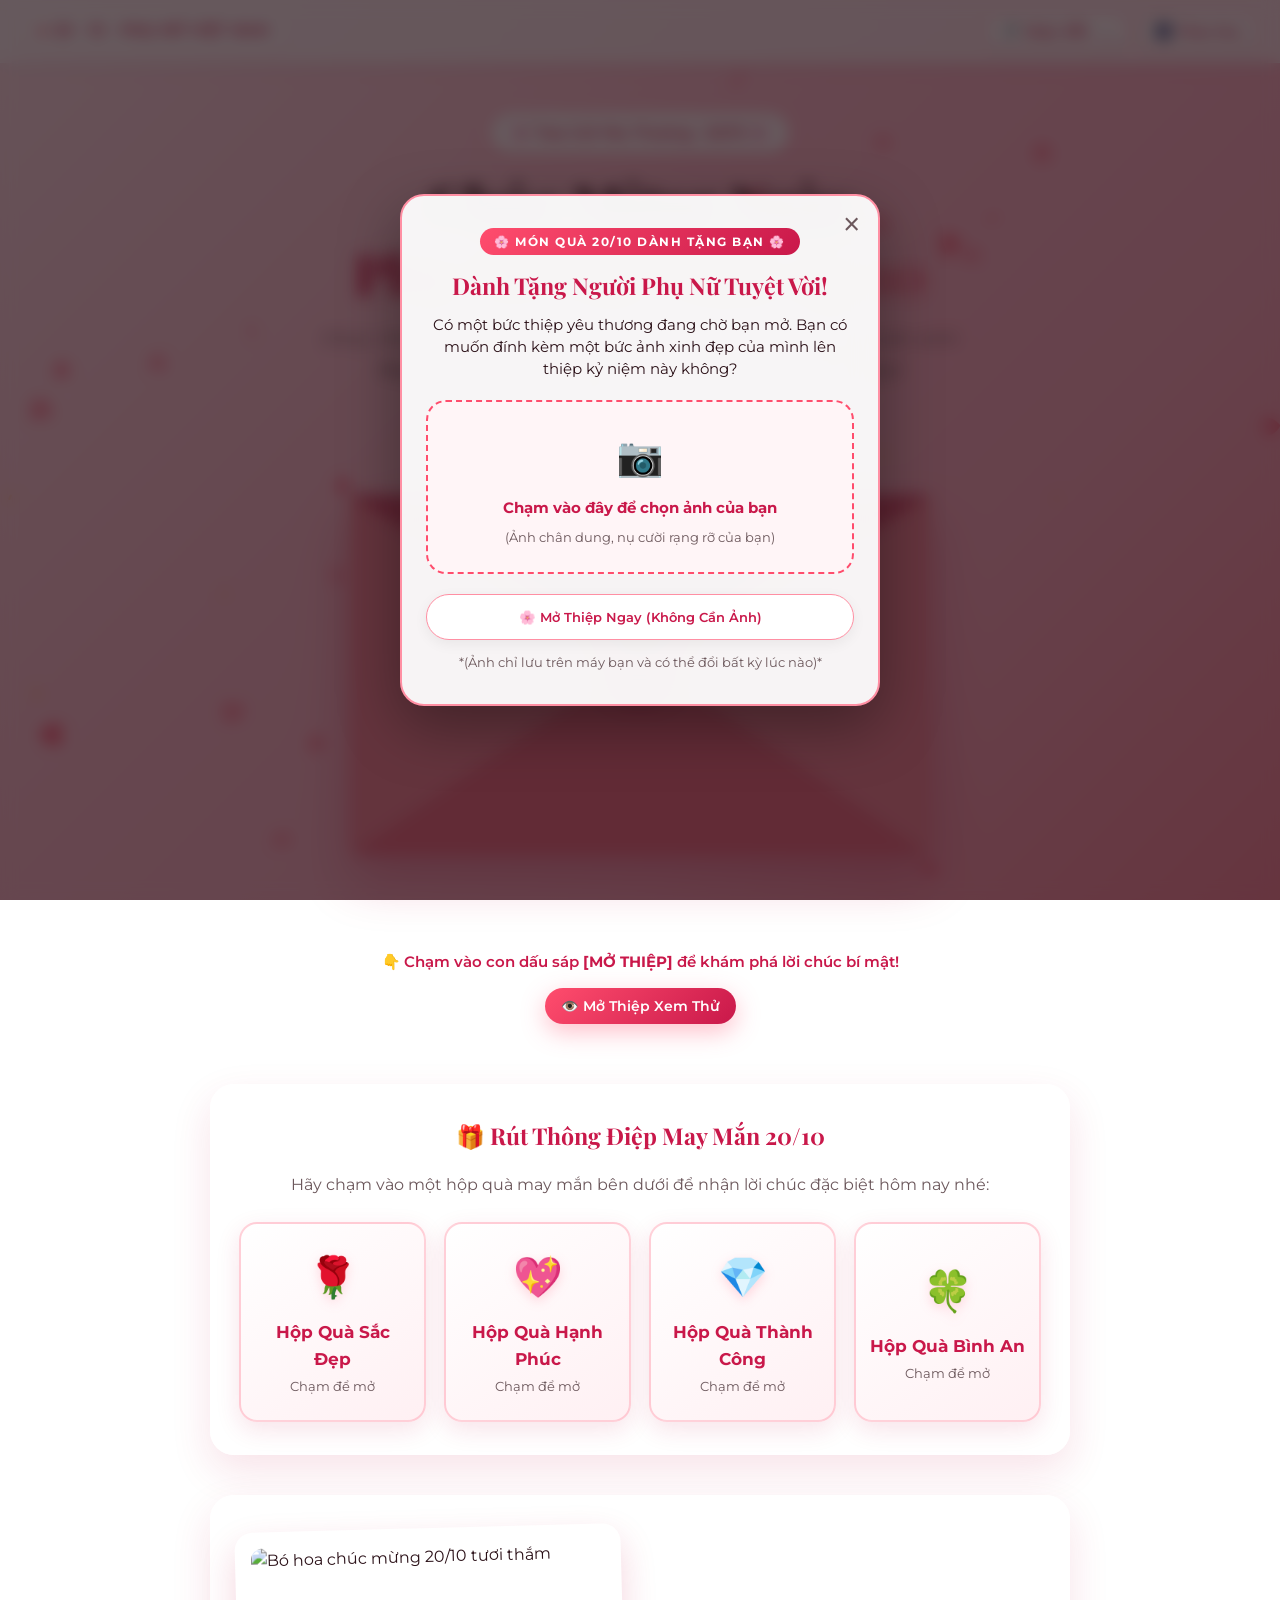
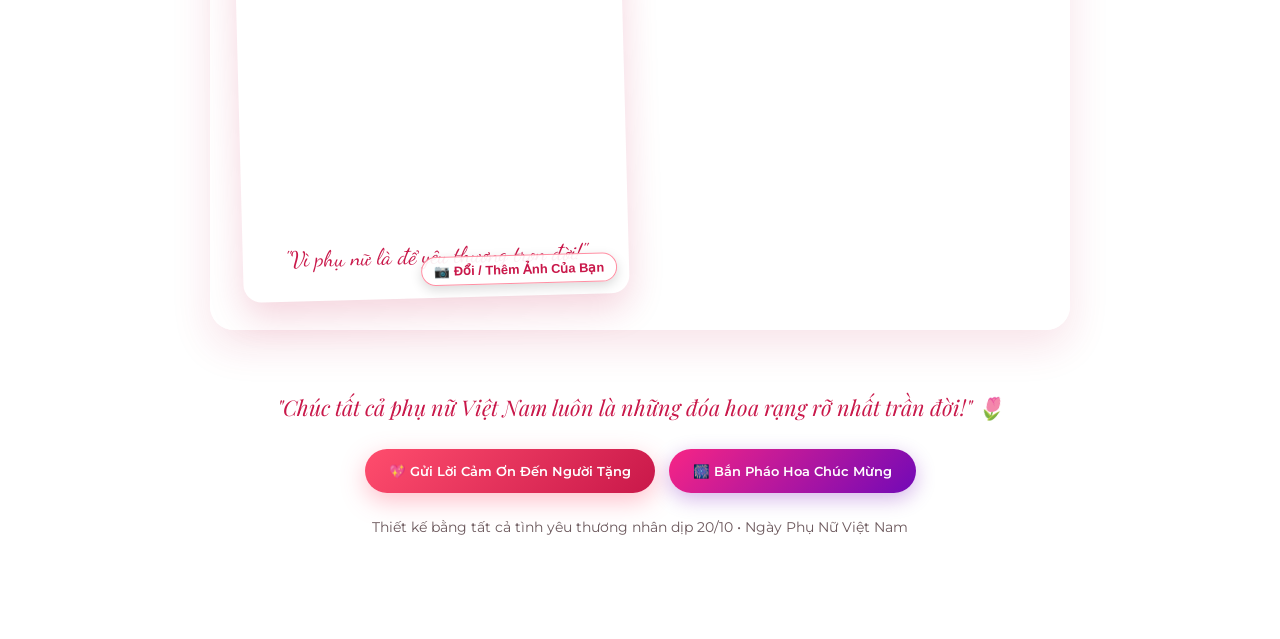
==== commit 01142ad9: "Update cache-busting version in HTML and JS; enhance envelope styles for better visibility and inter" ====
--- a/index.html
+++ b/index.html
@@ -17,8 +17,8 @@
   <link rel="preconnect" href="https://fonts.gstatic.com" crossorigin>
   <link href="https://fonts.googleapis.com/css2?family=Dancing+Script:wght@600;700&family=Montserrat:wght@400;500;600;700&family=Playfair+Display:ital,wght@0,600;0,700;1,600&display=swap" rel="stylesheet">
   
-  <!-- Cache-busting v=2.5 đảm bảo điện thoại tải phiên bản mới nhất -->
-  <link rel="stylesheet" href="style.css?v=2.5">
+  <!-- Cache-busting v=3.0 đảm bảo điện thoại tải phiên bản mới nhất -->
+  <link rel="stylesheet" href="style.css?v=3.0">
 </head>
 <body>
   <!-- Hiệu ứng Canvas cánh hoa hồng & trái tim rơi -->
@@ -57,45 +57,6 @@
         </button>
       </div>
       <p class="welcome-note">*(Ảnh chỉ lưu trên máy bạn và có thể đổi bất kỳ lúc nào)*</p>
-    </div>
-  </div>
-
-  <!-- Modal 2: Popup Lấy Mã QR & Link Chia Sẻ (Ẩn trong popup, không làm rối thiệp) -->
-  <div id="qrModal" class="qr-modal hidden" role="dialog" aria-modal="true" aria-labelledby="qrModalTitle">
-    <div class="qr-modal-backdrop"></div>
-    <div class="qr-modal-card glass-panel">
-      <button id="closeQrModalBtn" class="modal-close-btn" aria-label="Đóng">&times;</button>
-      <div class="qr-badge">📱 MÃ QR & LINK CHIA SẺ 20/10</div>
-      <h3 class="qr-modal-title" id="qrModalTitle">Mã QR Thiệp Chúc Mừng 20/10</h3>
-      <p class="qr-modal-desc" id="qrModalDesc">
-        Dùng Camera điện thoại hoặc Zalo quét mã để mở ngay thiệp chúc mừng yêu thương:
-      </p>
-      
-      <div class="qr-code-frame">
-        <div id="qrCodeContainer" class="qr-code-box"></div>
-        <div class="qr-target-tag" id="qrTargetTag">💐 Chúc Mừng 20/10 Phụ Nữ Việt Nam 💖</div>
-      </div>
-
-      <div class="qr-actions">
-        <button id="downloadQrBtn" class="btn btn-primary btn-sm">
-          <span>⬇️ Tải Ảnh Mã QR (PNG)</span>
-        </button>
-        <button id="copyQrLinkBtn" class="btn btn-secondary btn-sm">
-          <span>📋 Sao Chép Link Web</span>
-        </button>
-        <button id="copyZaloMsgBtn" class="btn btn-secondary btn-sm">
-          <span>💬 Copy Tin Nhắn Zalo</span>
-        </button>
-      </div>
-
-      <div class="sender-name-group" style="margin-top: 12px; text-align: left;">
-        <label for="senderNameInput" style="font-size: 0.8rem; font-weight: 700; color: var(--deep-rose); display: block; margin-bottom: 4px;">✍️ Ký tên bạn vào thiệp (Tùy chọn):</label>
-        <input type="text" id="senderNameInput" placeholder="Ví dụ: Con trai, Anh, Tuấn Hùng, Nhóm bạn..." style="width: 100%; padding: 8px 12px; border-radius: 8px; border: 1.5px solid var(--soft-rose); font-size: 0.88rem; outline: none;">
-      </div>
-
-      <p class="qr-print-tip" style="margin-top: 10px;">
-        💡 <em>Mẹo: Tải ảnh mã QR này để in thiệp, in sticker dán lên bó hoa tươi hoặc hộp quà tặng thật gửi cho người ấy nhé!</em>
-      </p>
     </div>
   </div>
 
@@ -112,12 +73,9 @@
           <span></span><span></span><span></span>
         </span>
       </button>
-      <button id="navShareBtn" class="icon-btn" title="Xem mã QR của thiệp này" aria-label="Xem mã QR của thiệp này">
-        <span>📱</span> <span>Mã QR</span>
+      <button id="fireworksNavBtn" class="icon-btn" title="Bắn pháo hoa chúc mừng">
+        <span>🎆</span> <span>Pháo Hoa</span>
       </button>
-      <a href="create.html" class="icon-btn share-btn" title="Trang tạo thiệp theo tên riêng">
-        <span>✨</span> <span>Tạo Thiệp Mới</span>
-      </a>
     </div>
   </header>
 
@@ -311,12 +269,6 @@
         <button id="footerFireworksBtn" class="btn btn-accent">
           <span>🎆 Bắn Pháo Hoa Chúc Mừng</span>
         </button>
-        <button id="footerShareBtn" class="btn btn-secondary">
-          <span>📱 Mã QR Thiệp Này</span>
-        </button>
-        <a href="create.html" class="btn btn-secondary">
-          <span>✨ Tự Tạo Thiệp Theo Tên Riêng</span>
-        </a>
       </div>
 
       <p class="copyright">
@@ -333,7 +285,7 @@
 
   <!-- Thư viện tạo mã QR offline 100% -->
   <script src="qrcode.min.js"></script>
-  <!-- Cache-busting v=2.5 -->
-  <script src="script.js?v=2.5"></script>
+  <!-- Cache-busting v=3.0 -->
+  <script src="script.js?v=3.0"></script>
 </body>
 </html>
--- a/style.css
+++ b/style.css
@@ -520,11 +520,19 @@
   padding: 30px 24px;
   box-shadow: 0 10px 30px rgba(0, 0, 0, 0.12);
   z-index: 2;
-  transition: transform 0.8s cubic-bezier(0.34, 1.56, 0.64, 1), z-index 0.4s, opacity 0.5s;
-  opacity: 0.95;
-  transform: translateY(20px) scale(0.95);
+  transition: transform 0.6s cubic-bezier(0.34, 1.56, 0.64, 1), opacity 0.4s ease, visibility 0.4s ease;
   background-image: radial-gradient(#ffe5ec 1px, transparent 1px);
   background-size: 20px 20px;
+}
+
+/* KHI PHONG BÌ CHƯA MỞ: Giấy thư ẩn hoàn toàn, không tràn ra dưới đáy */
+.envelope:not(.is-open) .letter-paper {
+  opacity: 0 !important;
+  visibility: hidden !important;
+  pointer-events: none !important;
+  transform: translateY(60px) scale(0.85) !important;
+  max-height: 180px;
+  overflow: hidden;
 }
 
 .letter-decor {
@@ -620,18 +628,21 @@
 /* Envelope OPEN STATE */
 .envelope.is-open {
   height: auto;
-  min-height: 520px;
+  min-height: 480px;
   background: transparent;
   box-shadow: none;
 }
 
 .envelope.is-open .envelope-flap {
   transform: rotateX(180deg);
+  opacity: 0.15;
+  pointer-events: none;
   z-index: 1;
 }
 
 .envelope.is-open .envelope-pocket {
-  opacity: 0.2;
+  opacity: 0.08;
+  pointer-events: none;
   transition: opacity 0.5s;
 }
 
@@ -646,9 +657,13 @@
   top: 0;
   left: 0;
   width: 100%;
-  transform: translateY(0) scale(1);
+  max-height: none;
+  overflow: visible;
+  transform: translateY(0) scale(1) !important;
   z-index: 10;
-  opacity: 1;
+  opacity: 1 !important;
+  visibility: visible !important;
+  pointer-events: auto !important;
   box-shadow: 0 20px 50px rgba(201, 24, 74, 0.2);
 }
 
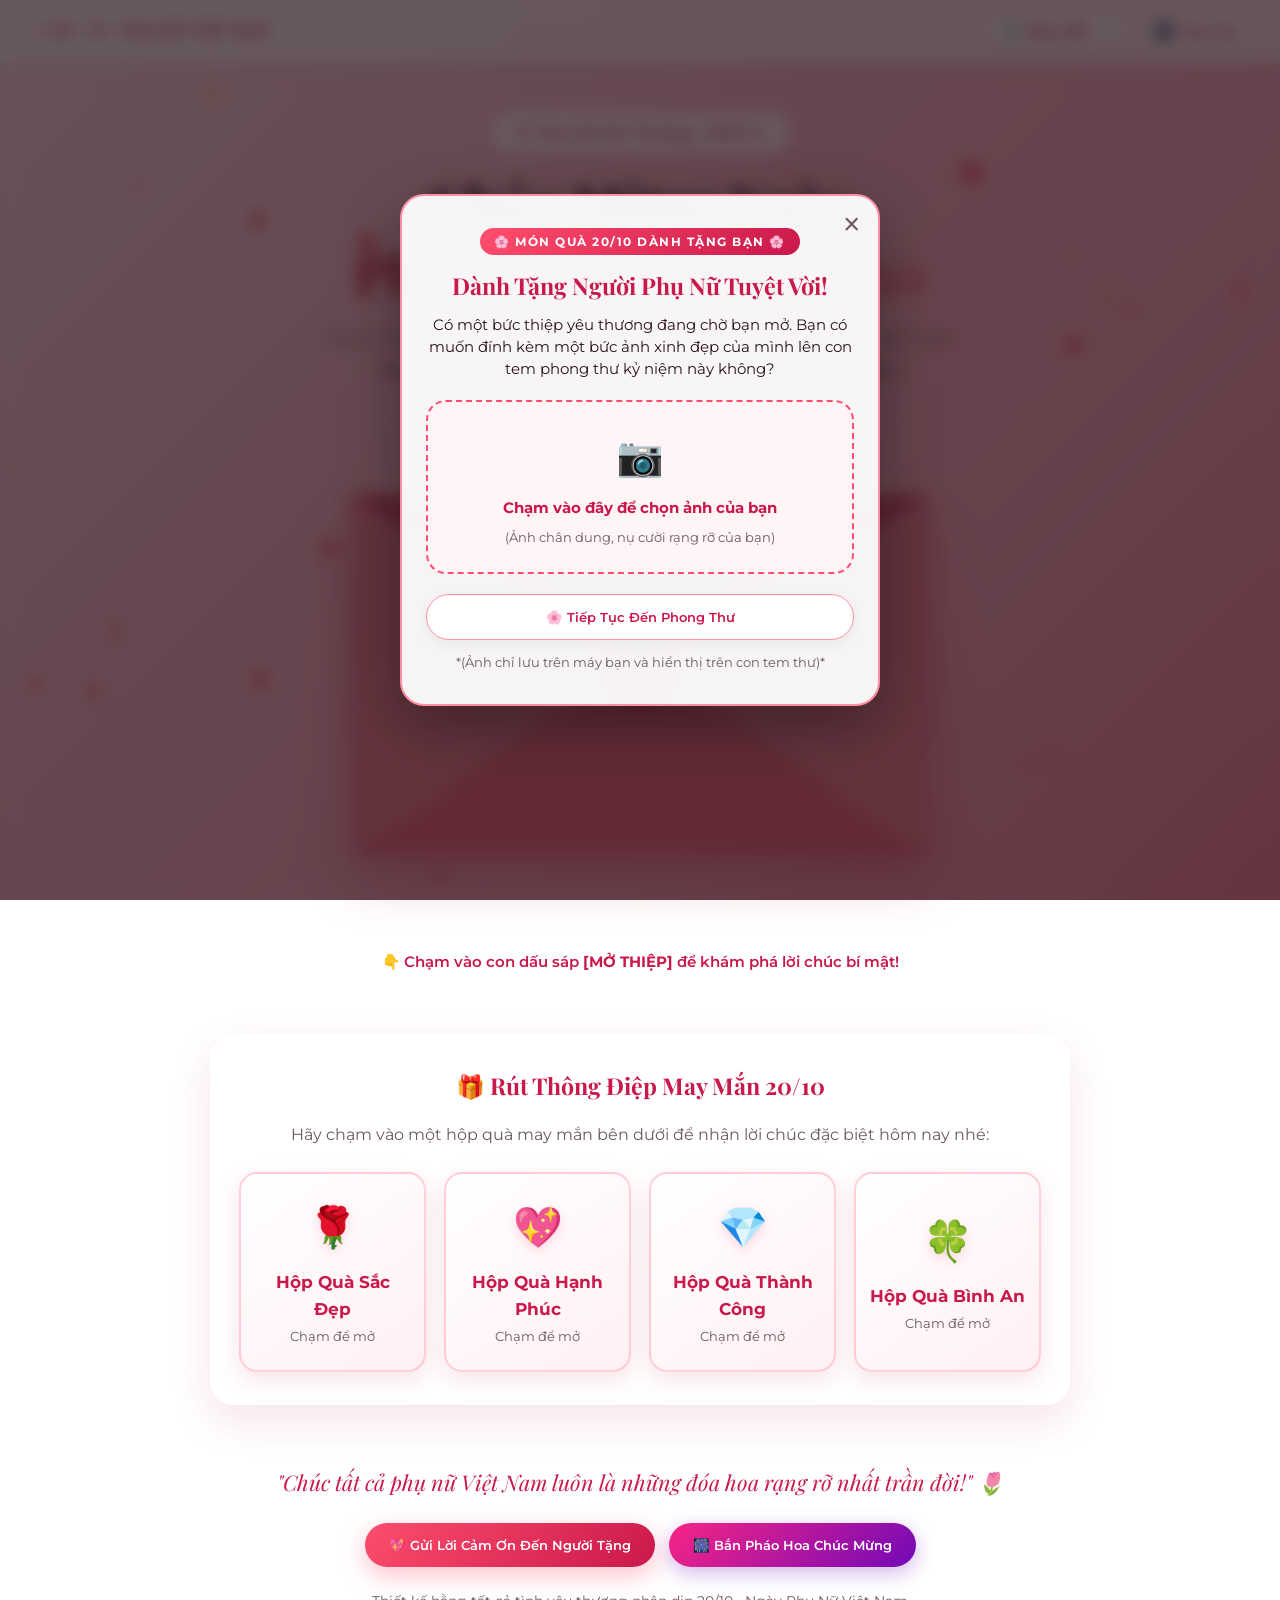
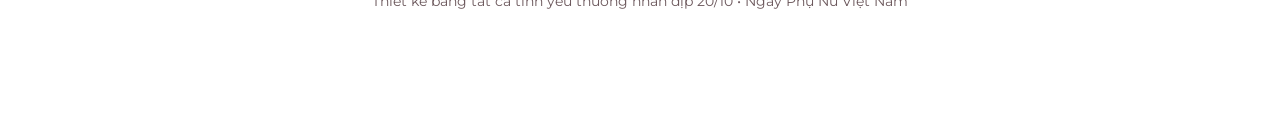
==== commit 6f3a88f3: "Update cache-busting version and enhance welcome modal; add fold letter button styles" ====
--- a/index.html
+++ b/index.html
@@ -17,48 +17,13 @@
   <link rel="preconnect" href="https://fonts.gstatic.com" crossorigin>
   <link href="https://fonts.googleapis.com/css2?family=Dancing+Script:wght@600;700&family=Montserrat:wght@400;500;600;700&family=Playfair+Display:ital,wght@0,600;0,700;1,600&display=swap" rel="stylesheet">
   
-  <!-- Cache-busting v=3.0 đảm bảo điện thoại tải phiên bản mới nhất -->
-  <link rel="stylesheet" href="style.css?v=3.0">
+  <!-- Cache-busting v=3.4 đảm bảo điện thoại tải phiên bản mới nhất -->
+  <link rel="stylesheet" href="style.css?v=3.4">
 </head>
 <body>
   <!-- Hiệu ứng Canvas cánh hoa hồng & trái tim rơi -->
   <canvas id="petalCanvas" aria-hidden="true"></canvas>
 
-  <!-- Modal 1: Chào Đón & Đính Kèm Ảnh Kỷ Niệm (Tùy Chọn) -->
-  <div id="welcomePhotoModal" class="welcome-photo-modal hidden" role="dialog" aria-modal="true" aria-labelledby="welcomeTitle">
-    <div class="welcome-photo-backdrop"></div>
-    <div class="welcome-photo-card glass-panel">
-      <button id="closeWelcomeModalBtn" class="modal-close-btn" aria-label="Đóng">&times;</button>
-      <div class="welcome-badge">🌸 MÓN QUÀ 20/10 DÀNH TẶNG BẠN 🌸</div>
-      <h3 class="welcome-title" id="welcomeTitle">Dành Tặng Người Phụ Nữ Tuyệt Vời!</h3>
-      <p class="welcome-subtitle">
-        Có một bức thiệp yêu thương đang chờ bạn mở. Bạn có muốn đính kèm một bức ảnh xinh đẹp của mình lên thiệp kỷ niệm này không?
-      </p>
-
-      <div class="photo-upload-slot" id="photoUploadSlot" tabindex="0">
-        <div class="slot-idle" id="slotIdle">
-          <span class="slot-camera-icon">📷</span>
-          <span class="slot-text">Chạm vào đây để chọn ảnh của bạn</span>
-          <span class="slot-subtext">(Ảnh chân dung, nụ cười rạng rỡ của bạn)</span>
-        </div>
-        <div class="slot-preview hidden" id="slotPreview">
-          <img id="welcomePreviewImg" src="" alt="Ảnh bạn đã chọn">
-          <span class="slot-change-hint">Chạm để đổi ảnh khác</span>
-        </div>
-        <input type="file" id="welcomePhotoFileInput" accept="image/*" class="sr-only">
-      </div>
-
-      <div class="welcome-actions">
-        <button id="confirmWelcomePhotoBtn" class="btn btn-primary hidden">
-          <span>✨ Dán Ảnh Này & Mở Thiệp</span>
-        </button>
-        <button id="skipWelcomePhotoBtn" class="btn btn-secondary">
-          <span>🌸 Mở Thiệp Ngay (Không Cần Ảnh)</span>
-        </button>
-      </div>
-      <p class="welcome-note">*(Ảnh chỉ lưu trên máy bạn và có thể đổi bất kỳ lúc nào)*</p>
-    </div>
-  </div>
 
   <!-- Thanh điều khiển tiện ích trên cùng -->
   <header class="top-nav">
@@ -108,6 +73,7 @@
 
           <!-- Bức thư bên trong -->
           <article class="letter-paper" id="letterPaper">
+            <button id="closeLetterPaperBtn" class="btn-fold-letter" title="Đóng phong bì lại">✕ Đóng thiệp</button>
             <!-- Con tem ảnh bưu chính kỷ niệm 20/10 -->
             <div class="letter-stamp" id="recipientStamp" title="Tem bưu chính kỷ niệm 20/10">
               <div class="stamp-perforation">
@@ -138,31 +104,15 @@
                 <span class="date-tag">20 tháng 10 năm 2026</span>
               </div>
             </footer>
-
-            <!-- Nút hành động trong thiệp -->
-            <div class="letter-actions">
-              <button id="thankSenderBtn" class="btn btn-primary btn-sm thank-btn" title="Gửi lời cảm ơn chân thành đến người gửi">
-                <span>💖 Gửi Lời Cảm Ơn</span>
-              </button>
-              <button id="randomWishBtn" class="btn btn-secondary btn-sm" title="Đổi một lời chúc ý nghĩa khác">
-                🔄 Đổi Lời Chúc Khác
-              </button>
-              <button id="copyWishBtn" class="btn btn-secondary btn-sm" title="Sao chép nội dung lời chúc này">
-                📋 Sao Chép Lời Chúc
-              </button>
-              <button id="fireworksBtn" class="btn btn-accent btn-sm" title="Bắn pháo hoa & hoa hồng rực rỡ">
-                🎆 Bắn Pháo Hoa
-              </button>
-            </div>
           </article>
         </div>
       </div>
 
       <p class="envelope-hint" id="envelopeHint">👇 Chạm vào con dấu sáp <strong>[MỞ THIỆP]</strong> để khám phá lời chúc bí mật!</p>
       
-      <div class="envelope-preview-action" style="margin-top: 14px; text-align: center;">
-        <button id="toggleEnvelopeBtn" class="btn btn-primary btn-sm" title="Bấm để mở hoặc đóng phong bì xem trước">
-          <span>👁️ Mở Thiệp Xem Thử</span>
+      <div id="envelopeCloseWrapper" class="envelope-close-wrapper hidden" style="text-align: center; margin-top: 14px;">
+        <button id="closeEnvelopeBtn" class="btn btn-secondary btn-sm" title="Gấp và đóng phong bì lại">
+          <span>✉️ Đóng Phong Bì Lại</span>
         </button>
       </div>
     </section>
@@ -233,29 +183,6 @@
       </div>
     </section>
 
-    <!-- Khung Ảnh Kỷ Niệm Tùy Chọn -->
-    <section class="photo-frame-section glass-panel">
-      <div class="frame-content">
-        <div class="frame-wrapper">
-          <div class="ornament-corner top-left"></div>
-          <div class="ornament-corner top-right"></div>
-          <div class="ornament-corner bottom-left"></div>
-          <div class="ornament-corner bottom-right"></div>
-          
-          <img id="photoDisplay" src="https://images.unsplash.com/photo-1518895949257-7621c3c786d7?q=80&w=800&auto=format&fit=crop" alt="Bó hoa chúc mừng 20/10 tươi thắm">
-          
-          <button id="recipientChangePhotoBtn" class="btn-change-photo-badge" title="Đổi hoặc thêm ảnh của bạn">
-            📷 Đổi / Thêm Ảnh Của Bạn
-          </button>
-
-          <div class="frame-caption">
-            <p id="photoCaption">"Vì phụ nữ là để yêu thương trọn đời!"</p>
-          </div>
-        </div>
-        <input type="file" id="imageUploadInput" accept="image/*" class="sr-only">
-      </div>
-    </section>
-
     <!-- Lời kết & Nút chia sẻ chân trang -->
     <footer class="page-footer">
       <p class="footer-blessing" id="footerBlessing">
@@ -276,6 +203,42 @@
       </p>
     </footer>
   </main>
+
+  <!-- Modal Chào Đón & Đính Kèm Ảnh Kỷ Niệm (Tùy Chọn) -->
+  <div id="welcomePhotoModal" class="welcome-photo-modal hidden" role="dialog" aria-modal="true" aria-labelledby="welcomeTitle">
+    <div class="welcome-photo-backdrop"></div>
+    <div class="welcome-photo-card glass-panel">
+      <button id="closeWelcomeModalBtn" class="modal-close-btn" aria-label="Đóng">&times;</button>
+      <div class="welcome-badge">🌸 MÓN QUÀ 20/10 DÀNH TẶNG BẠN 🌸</div>
+      <h3 class="welcome-title" id="welcomeTitle">Dành Tặng Người Phụ Nữ Tuyệt Vời!</h3>
+      <p class="welcome-subtitle">
+        Có một bức thiệp yêu thương đang chờ bạn mở. Bạn có muốn đính kèm một bức ảnh xinh đẹp của mình lên con tem phong thư kỷ niệm này không?
+      </p>
+
+      <div class="photo-upload-slot" id="photoUploadSlot" tabindex="0" role="button" aria-label="Chọn ảnh kỷ niệm của bạn">
+        <div class="slot-idle" id="slotIdle">
+          <span class="slot-camera-icon">📷</span>
+          <span class="slot-text">Chạm vào đây để chọn ảnh của bạn</span>
+          <span class="slot-subtext">(Ảnh chân dung, nụ cười rạng rỡ của bạn)</span>
+        </div>
+        <div class="slot-preview hidden" id="slotPreview">
+          <img id="welcomePreviewImg" src="" alt="Ảnh bạn đã chọn">
+          <span class="slot-change-hint">Chạm để đổi ảnh khác</span>
+        </div>
+        <input type="file" id="welcomePhotoFileInput" accept="image/*" class="sr-only">
+      </div>
+
+      <div class="welcome-actions">
+        <button id="confirmWelcomePhotoBtn" class="btn btn-primary hidden">
+          <span>✨ Dán Ảnh Lên Tem Thư</span>
+        </button>
+        <button id="skipWelcomePhotoBtn" class="btn btn-secondary">
+          <span>🌸 Tiếp Tục Đến Phong Thư</span>
+        </button>
+      </div>
+      <p class="welcome-note">*(Ảnh chỉ lưu trên máy bạn và hiển thị trên con tem thư)*</p>
+    </div>
+  </div>
 
   <!-- Toast Notification Thông Báo Đã Copy -->
   <div id="toast" class="toast" role="alert" aria-live="polite">
@@ -285,7 +248,7 @@
 
   <!-- Thư viện tạo mã QR offline 100% -->
   <script src="qrcode.min.js"></script>
-  <!-- Cache-busting v=3.0 -->
-  <script src="script.js?v=3.0"></script>
+  <!-- Cache-busting v=3.4 -->
+  <script src="script.js?v=3.4"></script>
 </body>
 </html>
--- a/style.css
+++ b/style.css
@@ -535,6 +535,29 @@
   overflow: hidden;
 }
 
+.btn-fold-letter {
+  position: absolute;
+  top: 14px;
+  left: 14px;
+  background: rgba(255, 255, 255, 0.9);
+  border: 1px solid var(--soft-rose);
+  color: var(--deep-rose);
+  font-size: 0.76rem;
+  font-weight: 600;
+  padding: 5px 12px;
+  border-radius: 999px;
+  cursor: pointer;
+  box-shadow: 0 2px 8px rgba(0, 0, 0, 0.06);
+  transition: var(--transition-smooth);
+  z-index: 5;
+}
+
+.btn-fold-letter:hover {
+  background: var(--deep-rose);
+  color: white;
+  transform: translateY(-1px);
+}
+
 .letter-decor {
   text-align: center;
   color: var(--soft-rose);
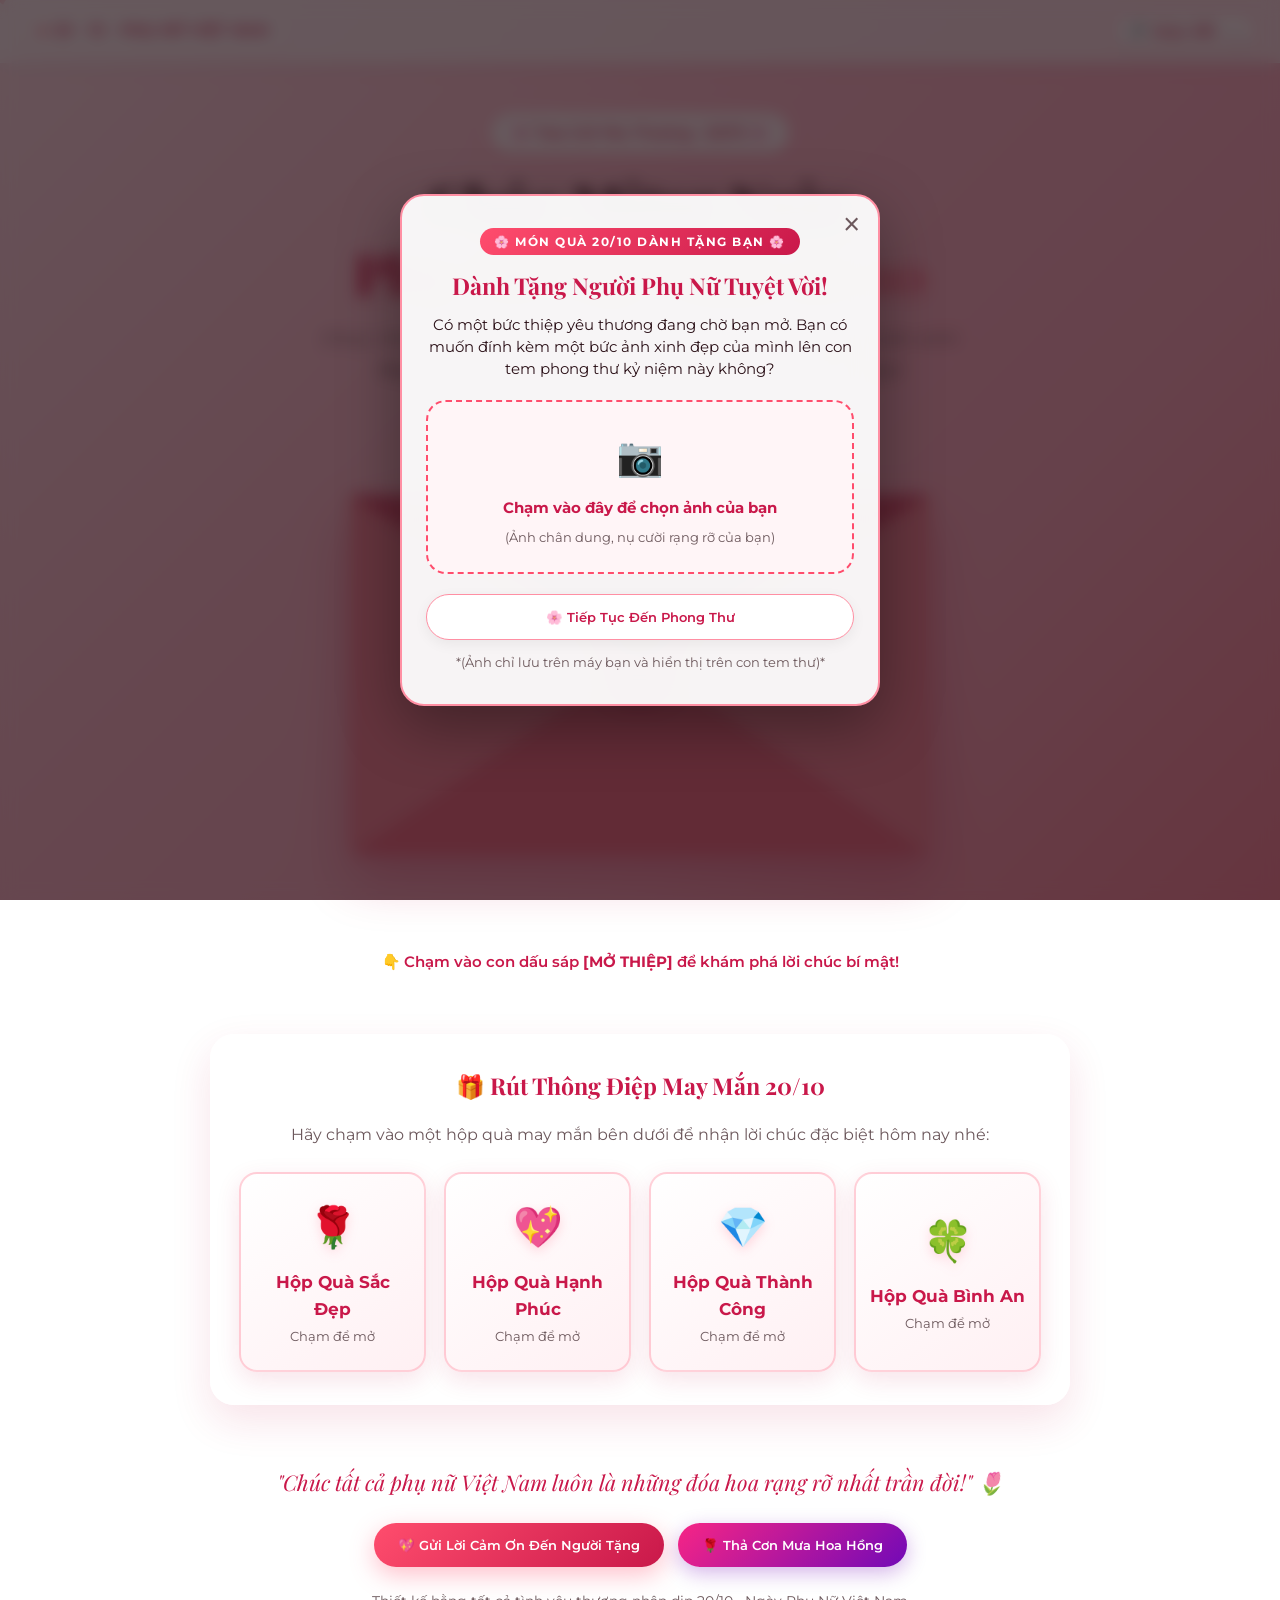
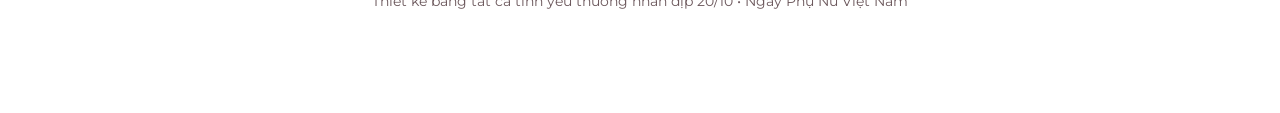
==== commit f18d738c: "Update styles and functionality for personalized greeting cards; enhance thank you modal and inbox f" ====
--- a/index.html
+++ b/index.html
@@ -17,8 +17,8 @@
   <link rel="preconnect" href="https://fonts.gstatic.com" crossorigin>
   <link href="https://fonts.googleapis.com/css2?family=Dancing+Script:wght@600;700&family=Montserrat:wght@400;500;600;700&family=Playfair+Display:ital,wght@0,600;0,700;1,600&display=swap" rel="stylesheet">
   
-  <!-- Cache-busting v=3.4 đảm bảo điện thoại tải phiên bản mới nhất -->
-  <link rel="stylesheet" href="style.css?v=3.4">
+  <!-- Cache-busting v=3.6 đảm bảo điện thoại tải phiên bản mới nhất -->
+  <link rel="stylesheet" href="style.css?v=3.6">
 </head>
 <body>
   <!-- Hiệu ứng Canvas cánh hoa hồng & trái tim rơi -->
@@ -37,9 +37,6 @@
         <span class="music-waves paused" id="musicWaves" aria-hidden="true">
           <span></span><span></span><span></span>
         </span>
-      </button>
-      <button id="fireworksNavBtn" class="icon-btn" title="Bắn pháo hoa chúc mừng">
-        <span>🎆</span> <span>Pháo Hoa</span>
       </button>
     </div>
   </header>
@@ -193,8 +190,8 @@
         <button id="footerThankBtn" class="btn btn-primary">
           <span>💖 Gửi Lời Cảm Ơn Đến Người Tặng</span>
         </button>
-        <button id="footerFireworksBtn" class="btn btn-accent">
-          <span>🎆 Bắn Pháo Hoa Chúc Mừng</span>
+        <button id="footerRoseRainBtn" class="btn btn-accent" title="Thả ngàn cánh hoa hồng lãng mạn chúc phúc 20/10">
+          <span>🌹 Thả Cơn Mưa Hoa Hồng</span>
         </button>
       </div>
 
@@ -240,6 +237,52 @@
     </div>
   </div>
 
+  <!-- Modal Gửi Lời Cảm Ơn Cá Nhân Hóa -->
+  <div id="thankYouModal" class="welcome-photo-modal hidden" role="dialog" aria-modal="true" aria-labelledby="thankModalTitle">
+    <div class="welcome-photo-backdrop" id="thankModalBackdrop"></div>
+    <div class="welcome-photo-card glass-panel" style="max-width: 520px;">
+      <button id="closeThankModalBtn" class="modal-close-btn" aria-label="Đóng">&times;</button>
+      <div class="welcome-badge">💖 GỬI LỜI CẢM ƠN 💖</div>
+      <h3 class="welcome-title" id="thankModalTitle">Gửi Lời Cảm Ơn Đến Người Tặng!</h3>
+      <p class="welcome-subtitle">
+        Bạn có thể chọn mẫu hoặc chỉnh sửa lời cảm ơn dưới đây để gửi tặng lại nhé:
+      </p>
+
+      <!-- Các mẫu cảm ơn nhanh -->
+      <div class="wishes-selector" id="thankTemplateSelector" style="margin-bottom: 12px; justify-content: center; display: flex; gap: 8px; flex-wrap: wrap;">
+        <button class="wish-chip active" data-thank-idx="0">💖 Ngọt Ngào</button>
+        <button class="wish-chip" data-thank-idx="1">🌸 Tinh Tế</button>
+        <button class="wish-chip" data-thank-idx="2">✨ Chân Thành</button>
+      </div>
+
+      <!-- Ô soạn thảo lời cảm ơn -->
+      <textarea id="thankMessageInput" class="form-textarea" rows="4" style="width: 100%; border-radius: 12px; padding: 12px; font-family: inherit; font-size: 0.95rem; border: 1.5px solid var(--soft-rose); line-height: 1.5; resize: vertical; margin-bottom: 14px; background: white;"></textarea>
+
+      <!-- Các nút gửi -->
+      <div class="thank-modal-actions" style="display: flex; flex-direction: column; gap: 10px;">
+        <!-- Nút gửi Zalo -->
+        <button id="sendZaloActionBtn" class="btn btn-primary" style="width: 100%; justify-content: center;">
+          <span id="sendZaloBtnText">💬 Gửi Trực Tiếp Qua Zalo</span>
+        </button>
+
+        <!-- Nút gửi Messenger -->
+        <button id="sendMessActionBtn" class="btn btn-secondary hidden" style="width: 100%; justify-content: center; background: #0084ff; color: white; border: none;">
+          <span id="sendMessBtnText">💙 Gửi Qua Messenger Facebook</span>
+        </button>
+
+        <!-- Nút gửi vào Hộp Thư Bí Mật -->
+        <button id="sendInboxActionBtn" class="btn btn-secondary hidden" style="width: 100%; justify-content: center; border: 1.5px solid var(--deep-rose); color: var(--deep-rose);">
+          <span>💌 Gửi Vào Hộp Thư Bí Mật Của Người Tặng</span>
+        </button>
+
+        <!-- Nút sao chép tin nhắn -->
+        <button id="copyThankTextBtn" class="btn btn-outline" style="width: 100%; justify-content: center; border: 1px dashed var(--soft-rose); color: var(--muted-text); font-size: 0.85rem;">
+          <span>📋 Chỉ Sao Chép Lời Nhắn Này</span>
+        </button>
+      </div>
+    </div>
+  </div>
+
   <!-- Toast Notification Thông Báo Đã Copy -->
   <div id="toast" class="toast" role="alert" aria-live="polite">
     <span class="toast-icon" id="toastIcon">🎉</span>
@@ -248,7 +291,7 @@
 
   <!-- Thư viện tạo mã QR offline 100% -->
   <script src="qrcode.min.js"></script>
-  <!-- Cache-busting v=3.4 -->
-  <script src="script.js?v=3.4"></script>
+  <!-- Cache-busting v=3.6 -->
+  <script src="script.js?v=3.6"></script>
 </body>
 </html>
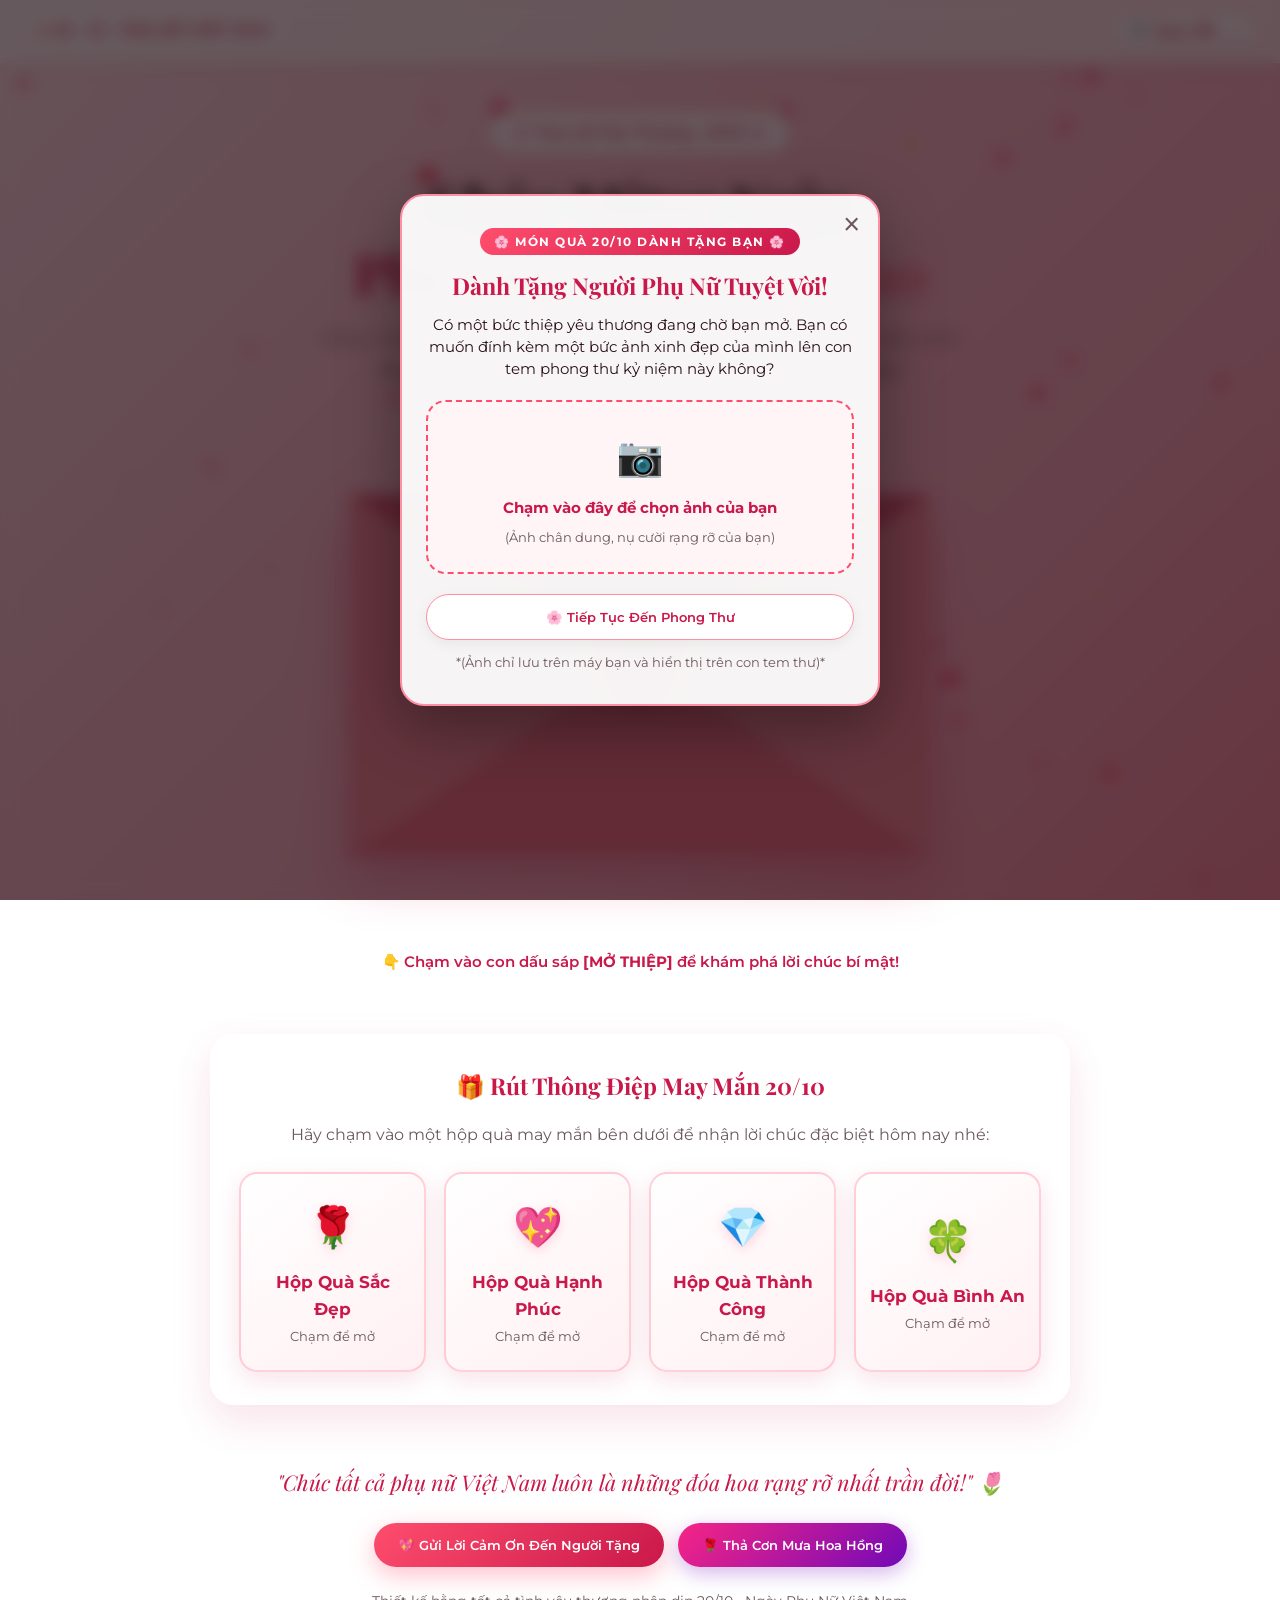
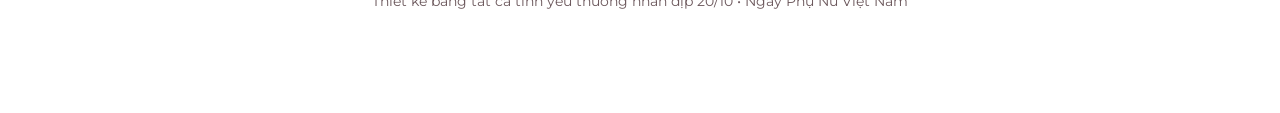
==== commit 158019eb: "feat: keep only secret inbox for creator and simplify thank-you modal" ====
--- a/index.html
+++ b/index.html
@@ -258,26 +258,16 @@
       <!-- Ô soạn thảo lời cảm ơn -->
       <textarea id="thankMessageInput" class="form-textarea" rows="4" style="width: 100%; border-radius: 12px; padding: 12px; font-family: inherit; font-size: 0.95rem; border: 1.5px solid var(--soft-rose); line-height: 1.5; resize: vertical; margin-bottom: 14px; background: white;"></textarea>
 
-      <!-- Các nút gửi -->
+      <!-- Các nút gửi: Giữ duy nhất Hộp Thư Bí Mật và Sao Chép -->
       <div class="thank-modal-actions" style="display: flex; flex-direction: column; gap: 10px;">
-        <!-- Nút gửi Zalo -->
-        <button id="sendZaloActionBtn" class="btn btn-primary" style="width: 100%; justify-content: center;">
-          <span id="sendZaloBtnText">💬 Gửi Trực Tiếp Qua Zalo</span>
-        </button>
-
-        <!-- Nút gửi Messenger -->
-        <button id="sendMessActionBtn" class="btn btn-secondary hidden" style="width: 100%; justify-content: center; background: #0084ff; color: white; border: none;">
-          <span id="sendMessBtnText">💙 Gửi Qua Messenger Facebook</span>
-        </button>
-
         <!-- Nút gửi vào Hộp Thư Bí Mật -->
-        <button id="sendInboxActionBtn" class="btn btn-secondary hidden" style="width: 100%; justify-content: center; border: 1.5px solid var(--deep-rose); color: var(--deep-rose);">
-          <span>💌 Gửi Vào Hộp Thư Bí Mật Của Người Tặng</span>
+        <button id="sendInboxActionBtn" class="btn btn-primary" style="width: 100%; justify-content: center;">
+          <span id="sendInboxBtnText">💌 Gửi Vào Hộp Thư Bí Mật Của Người Tặng</span>
         </button>
 
         <!-- Nút sao chép tin nhắn -->
-        <button id="copyThankTextBtn" class="btn btn-outline" style="width: 100%; justify-content: center; border: 1px dashed var(--soft-rose); color: var(--muted-text); font-size: 0.85rem;">
-          <span>📋 Chỉ Sao Chép Lời Nhắn Này</span>
+        <button id="copyThankTextBtn" class="btn btn-secondary" style="width: 100%; justify-content: center; font-size: 0.9rem;">
+          <span>📋 Sao Chép Lời Nhắn Này</span>
         </button>
       </div>
     </div>
@@ -291,7 +281,7 @@
 
   <!-- Thư viện tạo mã QR offline 100% -->
   <script src="qrcode.min.js"></script>
-  <!-- Cache-busting v=3.6 -->
-  <script src="script.js?v=3.6"></script>
+  <!-- Cache-busting v=3.7 -->
+  <script src="script.js?v=3.7"></script>
 </body>
 </html>
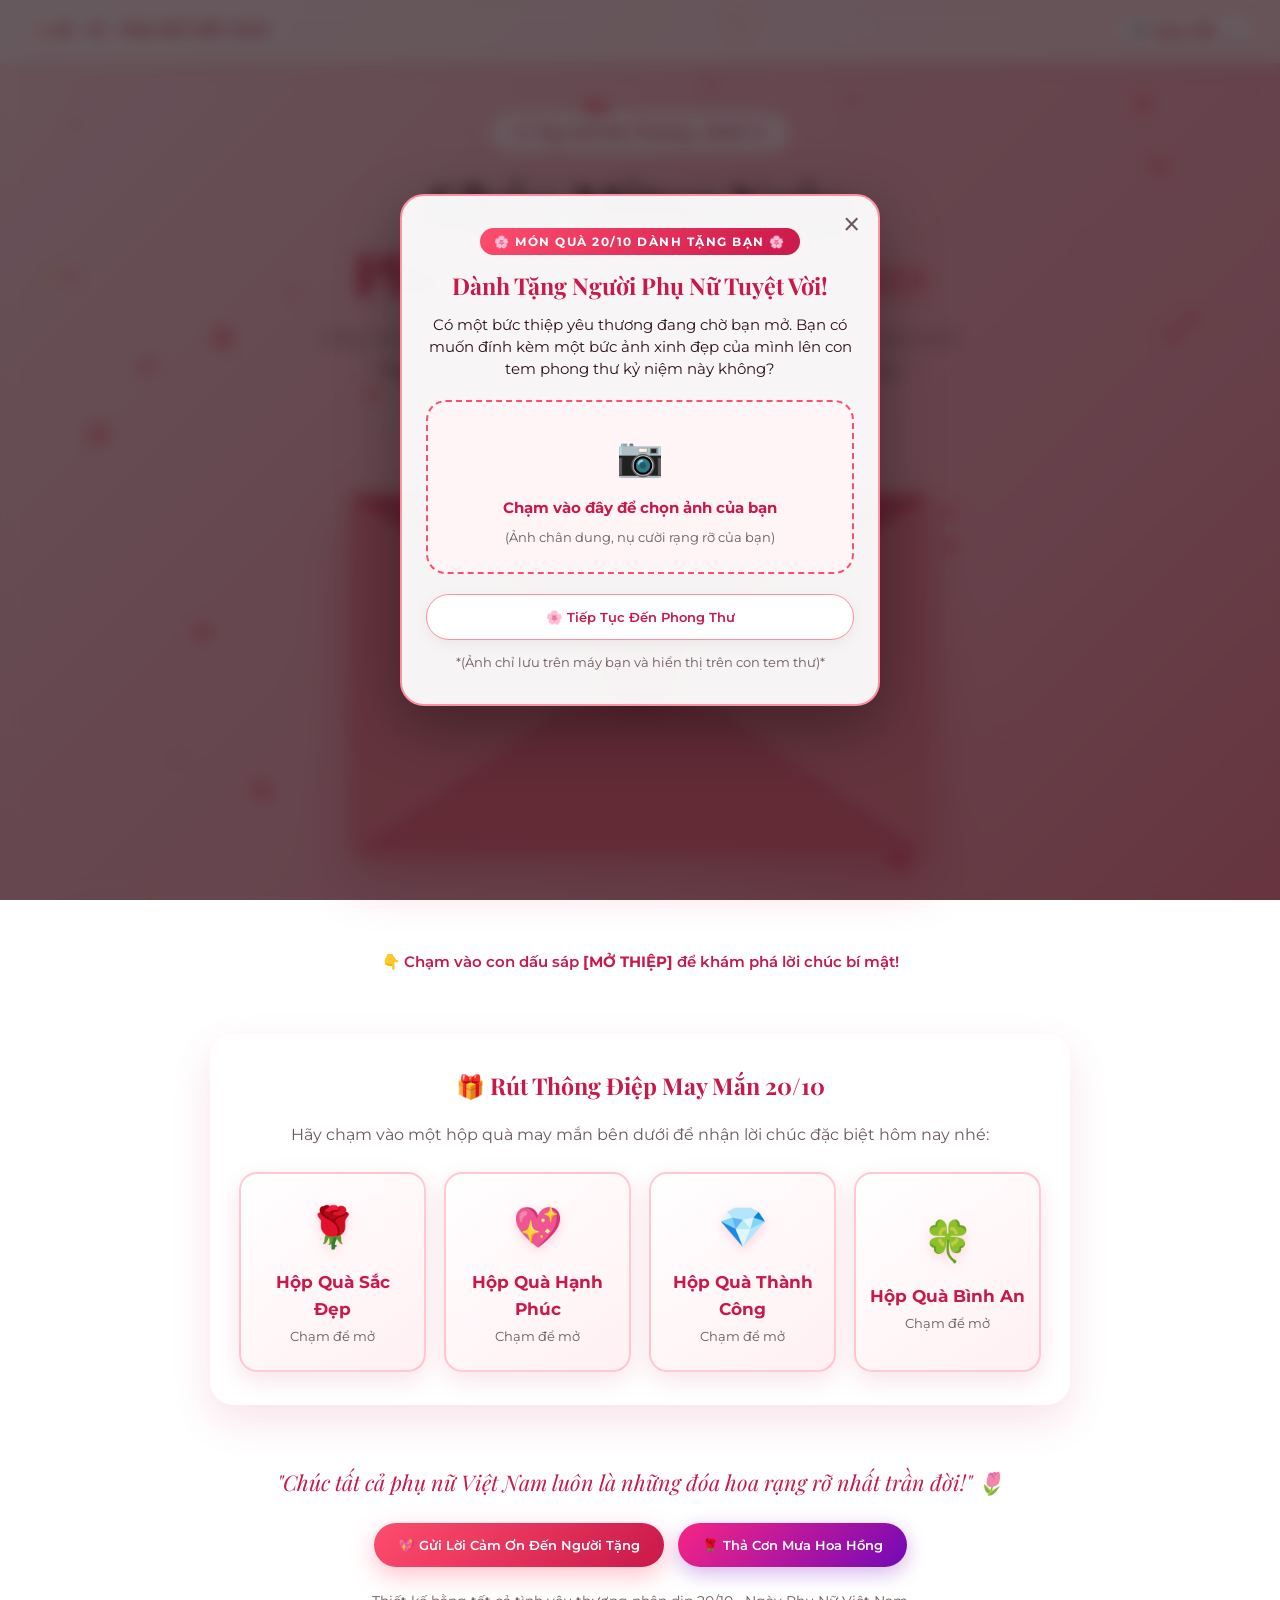
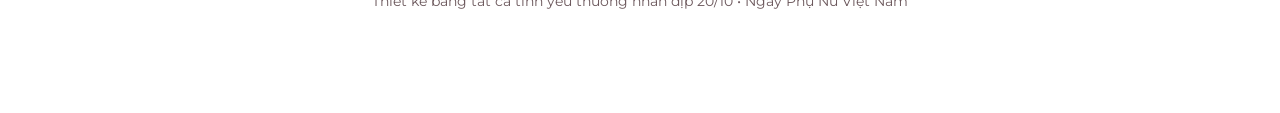
==== commit 89c2d583: "fix: make fortune cards flip on click only across desktop and mobile" ====
--- a/index.html
+++ b/index.html
@@ -17,8 +17,8 @@
   <link rel="preconnect" href="https://fonts.gstatic.com" crossorigin>
   <link href="https://fonts.googleapis.com/css2?family=Dancing+Script:wght@600;700&family=Montserrat:wght@400;500;600;700&family=Playfair+Display:ital,wght@0,600;0,700;1,600&display=swap" rel="stylesheet">
   
-  <!-- Cache-busting v=3.6 đảm bảo điện thoại tải phiên bản mới nhất -->
-  <link rel="stylesheet" href="style.css?v=3.6">
+  <!-- Cache-busting v=3.8 đảm bảo điện thoại tải phiên bản mới nhất -->
+  <link rel="stylesheet" href="style.css?v=3.8">
 </head>
 <body>
   <!-- Hiệu ứng Canvas cánh hoa hồng & trái tim rơi -->
@@ -281,7 +281,7 @@
 
   <!-- Thư viện tạo mã QR offline 100% -->
   <script src="qrcode.min.js"></script>
-  <!-- Cache-busting v=3.7 -->
-  <script src="script.js?v=3.7"></script>
+  <!-- Cache-busting v=3.8 -->
+  <script src="script.js?v=3.8"></script>
 </body>
 </html>
--- a/style.css
+++ b/style.css
@@ -726,7 +726,19 @@
 .fortune-card {
   height: 200px;
   perspective: 1000px;
+  -webkit-perspective: 1000px;
   cursor: pointer;
+  -webkit-tap-highlight-color: transparent;
+  touch-action: manipulation;
+  user-select: none;
+  -webkit-user-select: none;
+  transition: transform 0.25s ease, box-shadow 0.25s ease;
+}
+
+@media (hover: hover) and (pointer: fine) {
+  .fortune-card:hover {
+    transform: translateY(-4px);
+  }
 }
 
 .card-inner {
@@ -734,34 +746,43 @@
   width: 100%;
   height: 100%;
   text-align: center;
-  transition: transform 0.7s cubic-bezier(0.4, 0, 0.2, 1);
+  transition: transform 0.6s cubic-bezier(0.34, 1.25, 0.64, 1);
+  -webkit-transform-style: preserve-3d;
   transform-style: preserve-3d;
   border-radius: 18px;
   box-shadow: 0 8px 24px rgba(201, 24, 74, 0.12);
 }
 
-.fortune-card.flipped .card-inner,
-.fortune-card:hover .card-inner {
+/* Chỉ lật khi được click (thêm class .flipped) */
+.fortune-card.flipped .card-inner {
+  -webkit-transform: rotateY(180deg);
   transform: rotateY(180deg);
+  box-shadow: 0 12px 30px rgba(201, 24, 74, 0.22);
 }
 
 .card-front, .card-back {
   position: absolute;
+  top: 0;
+  left: 0;
   width: 100%;
   height: 100%;
   -webkit-backface-visibility: hidden;
   backface-visibility: hidden;
   border-radius: 18px;
-  padding: 20px 14px;
+  padding: 18px 14px;
   display: flex;
   flex-direction: column;
   justify-content: center;
   align-items: center;
+  box-sizing: border-box;
 }
 
 .card-front {
   background: linear-gradient(145deg, #ffffff, #fff0f3);
-  border: 2px solid rgba(255, 143, 163, 0.4);
+  border: 2px solid rgba(255, 143, 163, 0.45);
+  -webkit-transform: rotateY(0deg);
+  transform: rotateY(0deg);
+  z-index: 2;
 }
 
 .card-front .box-icon {
@@ -784,8 +805,21 @@
 .card-back {
   background: linear-gradient(135deg, var(--deep-rose), var(--primary-pink));
   color: white;
+  -webkit-transform: rotateY(180deg);
   transform: rotateY(180deg);
   border: 2px solid white;
+  z-index: 1;
+  text-shadow: 0 1px 2px rgba(0, 0, 0, 0.2);
+  overflow: hidden;
+  word-break: break-word;
+}
+
+.fortune-card.flipped .card-front {
+  z-index: 1;
+}
+
+.fortune-card.flipped .card-back {
+  z-index: 2;
 }
 
 .card-back .result-icon {
@@ -1567,7 +1601,35 @@
   }
 
   .fortune-card {
-    height: 175px;
+    height: 185px;
+  }
+
+  .card-front, .card-back {
+    padding: 14px 10px;
+  }
+
+  .card-front .box-icon {
+    font-size: 2.2rem;
+    margin-bottom: 6px;
+  }
+
+  .card-front h4 {
+    font-size: 0.95rem;
+    margin-bottom: 2px;
+  }
+
+  .card-front p {
+    font-size: 0.75rem;
+  }
+
+  .card-back .result-icon {
+    font-size: 1.7rem;
+    margin-bottom: 4px;
+  }
+
+  .card-back .result-text {
+    font-size: 0.8rem;
+    line-height: 1.35;
   }
 
   .share-hub-grid {
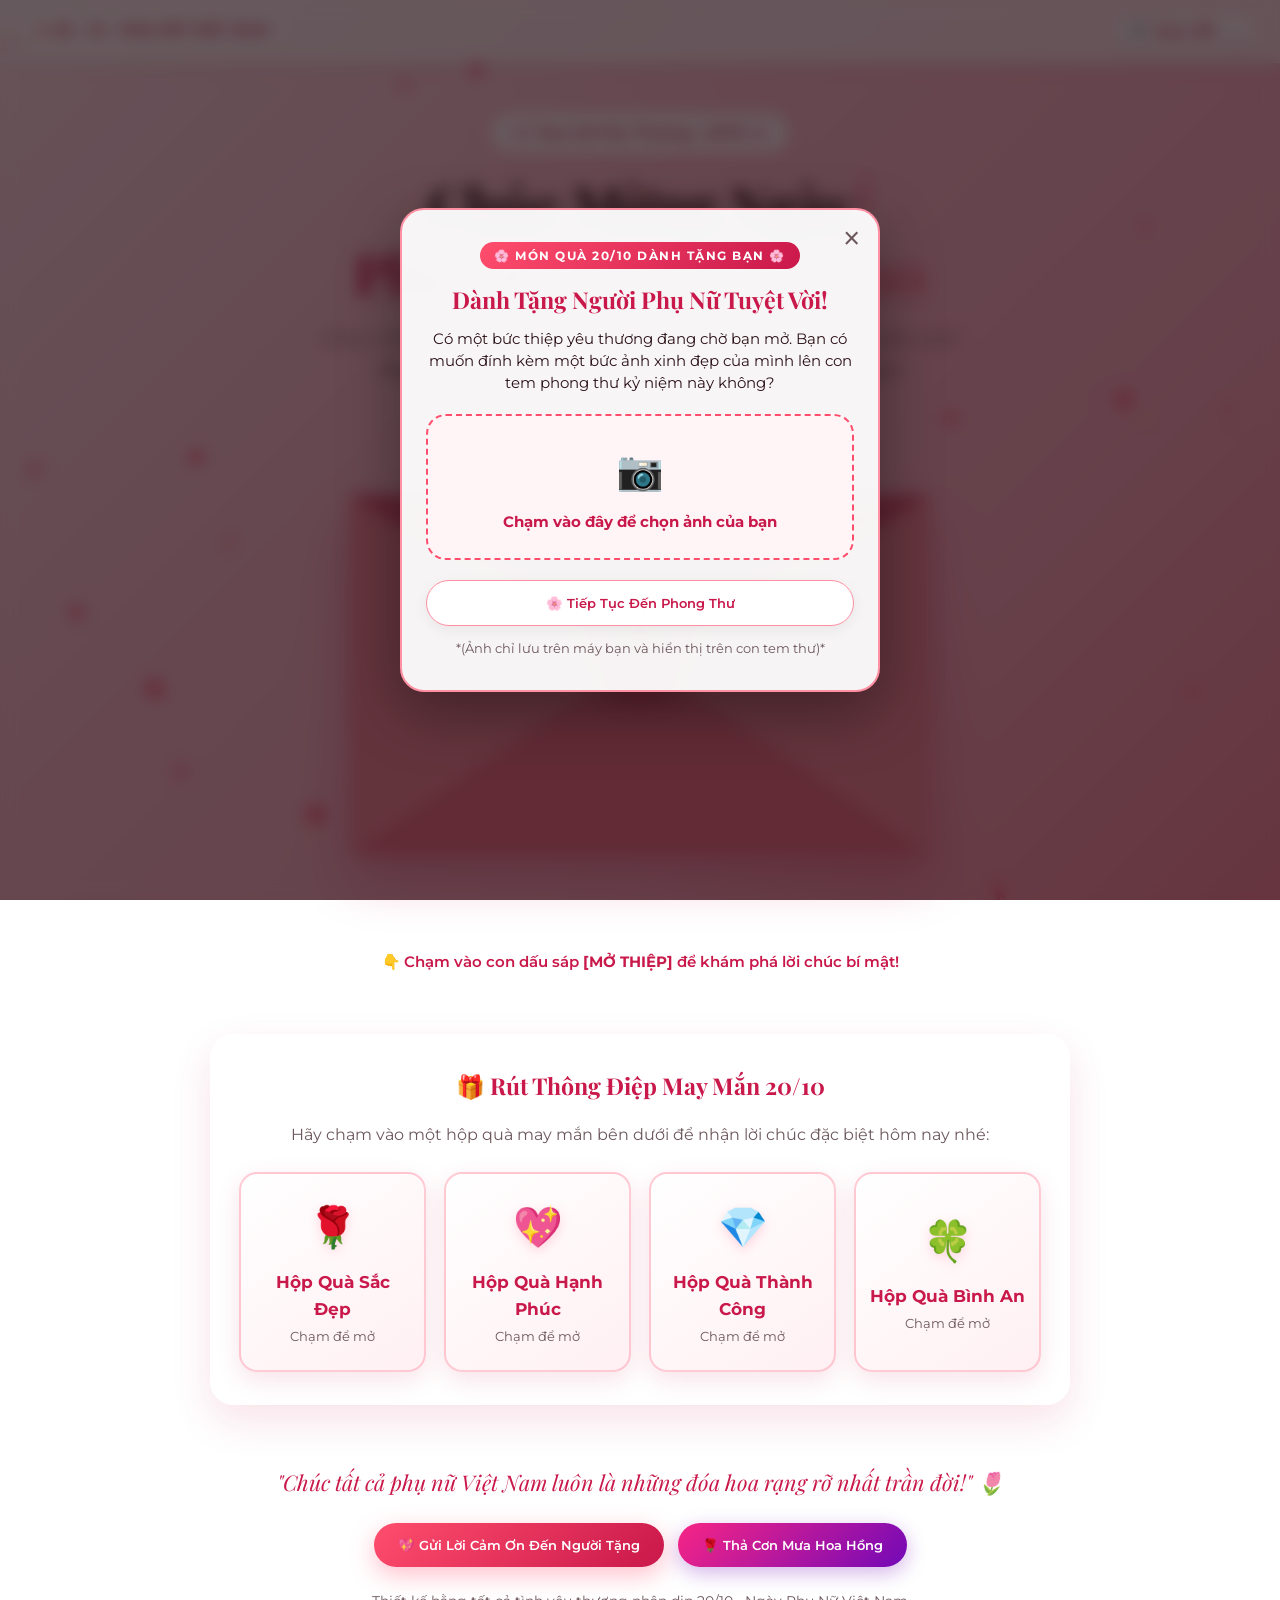
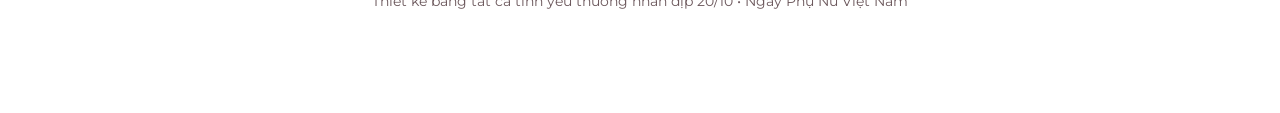
==== commit 27a4eed6: "feat: replace ntfy with robust cloud database inbox API, viewer modal, and inbox.html" ====
--- a/index.html
+++ b/index.html
@@ -216,7 +216,6 @@
         <div class="slot-idle" id="slotIdle">
           <span class="slot-camera-icon">📷</span>
           <span class="slot-text">Chạm vào đây để chọn ảnh của bạn</span>
-          <span class="slot-subtext">(Ảnh chân dung, nụ cười rạng rỡ của bạn)</span>
         </div>
         <div class="slot-preview hidden" id="slotPreview">
           <img id="welcomePreviewImg" src="" alt="Ảnh bạn đã chọn">
@@ -260,9 +259,9 @@
 
       <!-- Các nút gửi: Giữ duy nhất Hộp Thư Bí Mật và Sao Chép -->
       <div class="thank-modal-actions" style="display: flex; flex-direction: column; gap: 10px;">
-        <!-- Nút gửi vào Hộp Thư Bí Mật -->
+        <!-- Nút gửi vào Hòm Thư Database -->
         <button id="sendInboxActionBtn" class="btn btn-primary" style="width: 100%; justify-content: center;">
-          <span id="sendInboxBtnText">💌 Gửi Vào Hộp Thư Bí Mật Của Người Tặng</span>
+          <span id="sendInboxBtnText">💌 Gửi Lời Cảm Ơn Đến Người Tặng</span>
         </button>
 
         <!-- Nút sao chép tin nhắn -->
@@ -281,7 +280,7 @@
 
   <!-- Thư viện tạo mã QR offline 100% -->
   <script src="qrcode.min.js"></script>
-  <!-- Cache-busting v=3.8 -->
-  <script src="script.js?v=3.8"></script>
+  <!-- Cache-busting v=4.0 -->
+  <script src="script.js?v=4.0"></script>
 </body>
 </html>
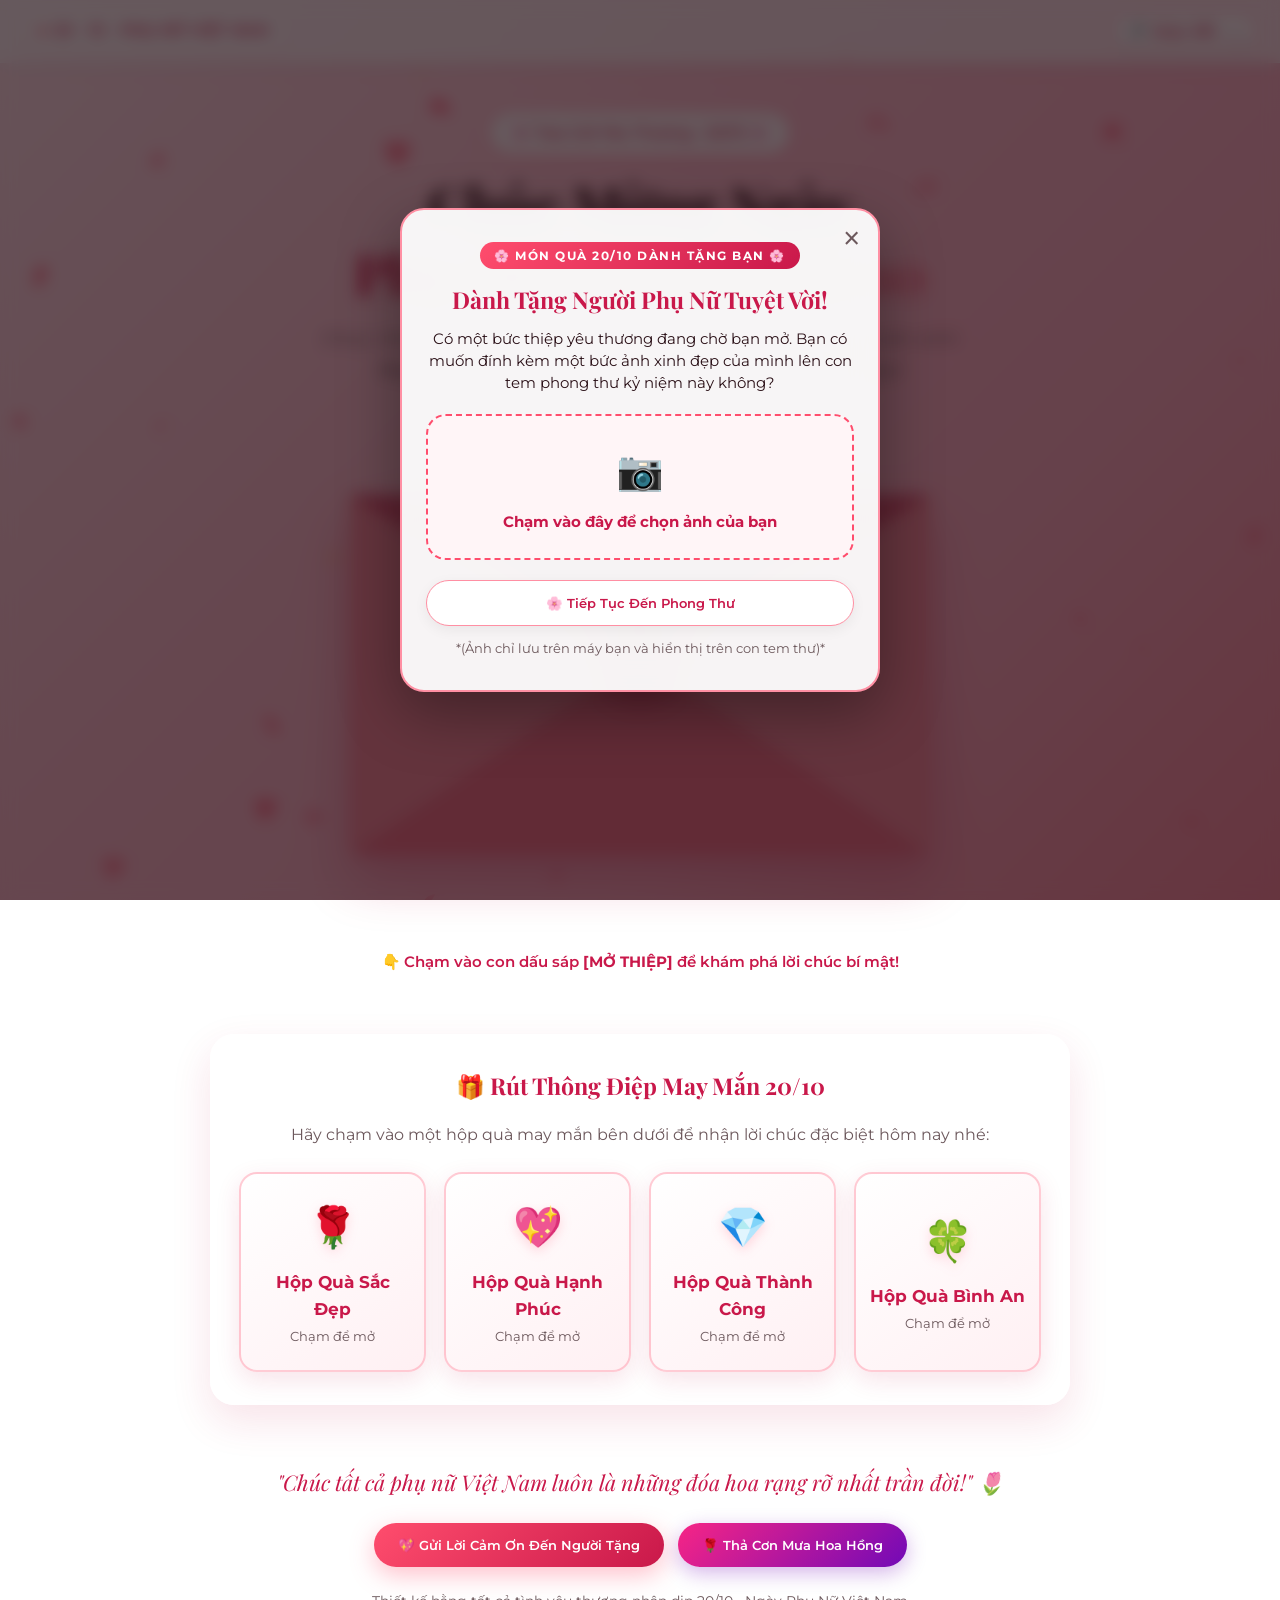
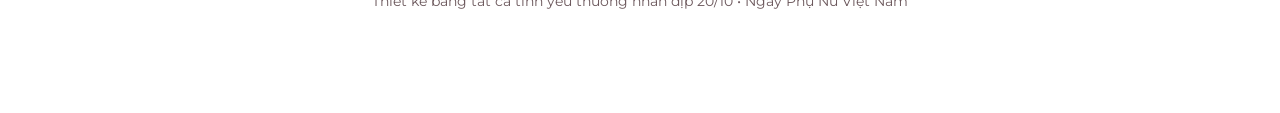
==== commit 7ae248af: "fix: shorten card URL via cloud storage and balance 50/50 link-qr grid layout" ====
--- a/index.html
+++ b/index.html
@@ -281,6 +281,6 @@
   <!-- Thư viện tạo mã QR offline 100% -->
   <script src="qrcode.min.js"></script>
   <!-- Cache-busting v=4.0 -->
-  <script src="script.js?v=4.0"></script>
+  <script src="script.js?v=4.2"></script>
 </body>
 </html>
